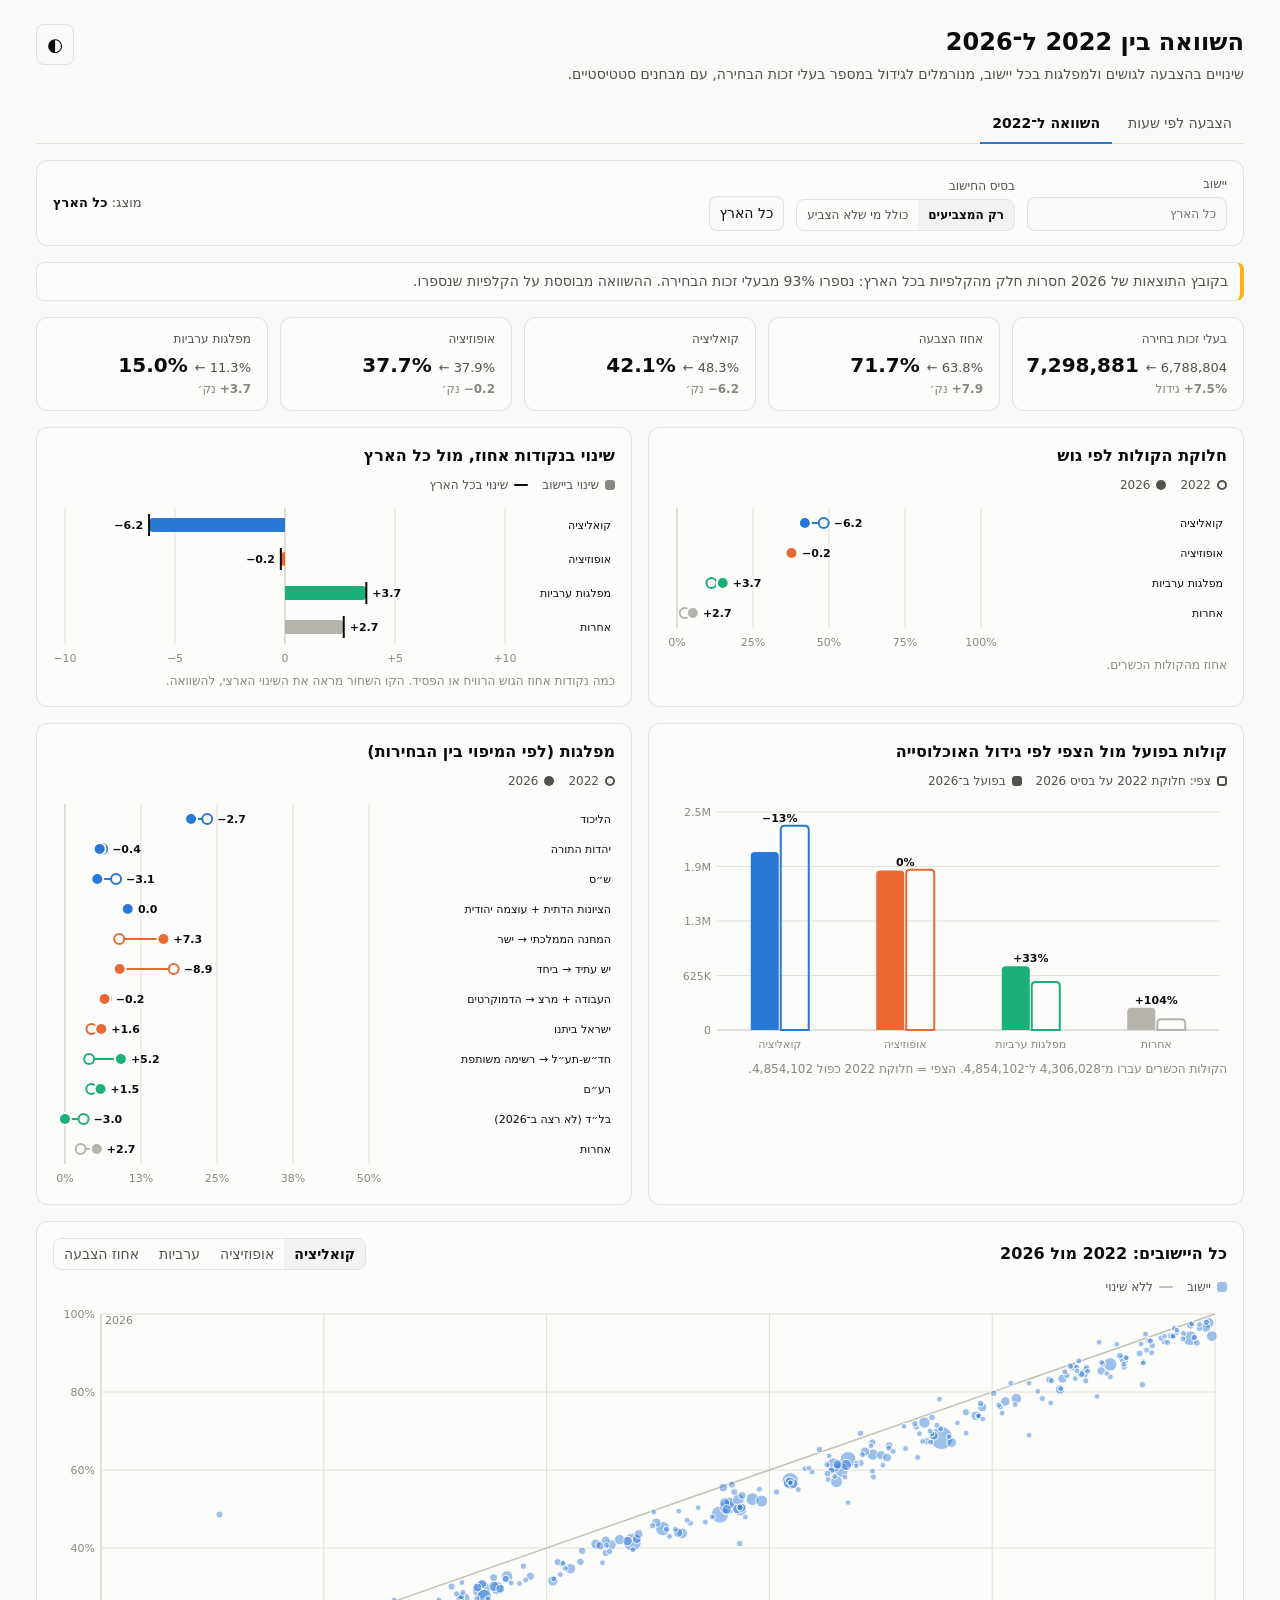
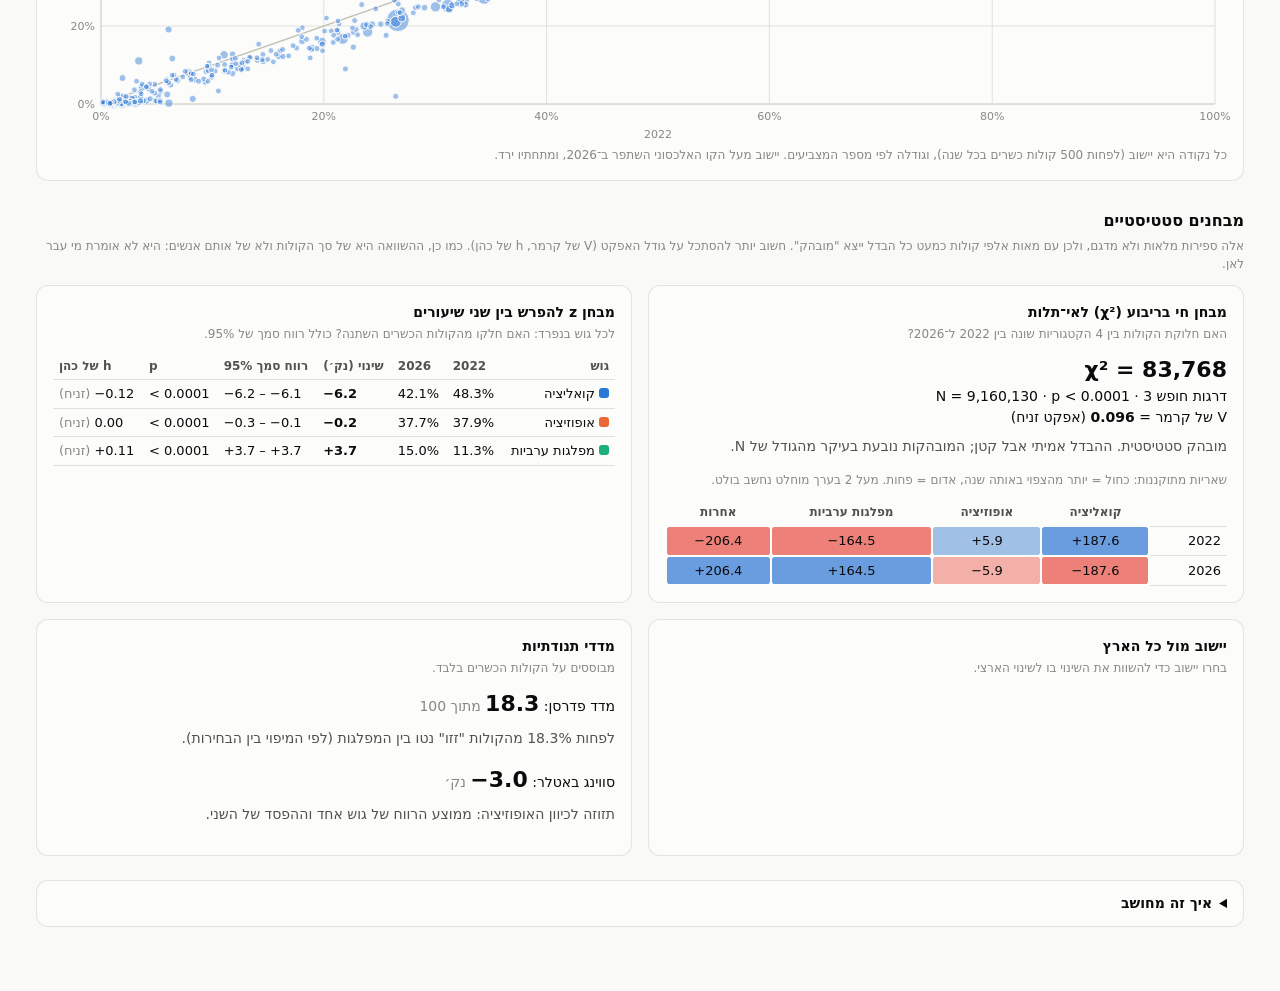
==== docs/compare.html @ 858488af "Add 2022 vs 2026 city comparison page with statistical tests Maps 2022 parties onto their 2026 succe" ====
<!doctype html>
<html lang="he" dir="rtl">
<head>
<meta charset="utf-8">
<meta name="viewport" content="width=device-width, initial-scale=1">
<title>השוואה 2022–2026</title>
<link rel="stylesheet" href="style.css">
<style>
:root { --nonvoters: #52514e; }
@media (prefers-color-scheme: dark) { :root:not([data-theme="light"]) { --nonvoters: #c3c2b7; } }
:root[data-theme="dark"] { --nonvoters: #c3c2b7; }
.kpi .v { font-size: 20px; }
.kpi .v small { font-size: 13px; color: var(--ink-2); font-weight: 500; }
.delta { font-weight: 600; }
.warn { background: var(--surface); border: 1px solid var(--border); border-inline-start: 4px solid #fab219;
        border-radius: 8px; padding: 8px 12px; margin-bottom: 16px; color: var(--ink-2); }
.stats { display: grid; grid-template-columns: repeat(auto-fit, minmax(min(100%, 460px), 1fr)); gap: 16px; }
.stat { min-width: 0; }
.stat .tablewrap { max-height: none; border: 0; }
.stat h3 { font-size: 14px; margin: 0 0 2px; }
.stat .what { color: var(--muted); font-size: 12px; margin: 0 0 10px; }
.stat .big { font-size: 22px; font-weight: 600; }
.stat .verdict { margin-top: 8px; color: var(--ink-2); }
.stat table td, .stat table th { padding: 4px 6px; }
.res td.c { text-align: center; font-variant-numeric: tabular-nums; border: 2px solid var(--surface); border-radius: 6px; }
.hollow { width: 10px; height: 10px; border-radius: 50%; border: 2px solid var(--ink-2); display: inline-block; }
.filled { width: 10px; height: 10px; border-radius: 50%; background: var(--ink-2); display: inline-block; }
.outline { width: 10px; height: 10px; border-radius: 3px; border: 2px solid var(--ink-2); display: inline-block; }
</style>
</head>
<body>
<main>
<header>
  <h1>השוואה בין 2022 ל־2026</h1>
  <p class="sub">שינויים בהצבעה לגושים ולמפלגות בכל יישוב, מנורמלים לגידול במספר בעלי זכות הבחירה, עם מבחנים סטטיסטיים.</p>
  <button class="theme" id="theme" title="החלפת ערכת צבעים">◐</button>
</header>
<nav class="tabs"><a href="index.html">הצבעה לפי שעות</a><a href="compare.html" class="on">השוואה ל־2022</a></nav>

<div class="filters">
  <label>יישוב
    <input type="search" id="city" list="cities" placeholder="כל הארץ">
    <datalist id="cities"></datalist>
  </label>
  <label>בסיס החישוב
    <div class="seg" id="mode"><button data-v="voters" class="on">רק המצביעים</button><button data-v="all">כולל מי שלא הצביע</button></div>
  </label>
  <button id="reset">כל הארץ</button>
  <div class="selection" id="selection"></div>
</div>

<div id="warn"></div>
<div class="kpis" id="kpis"></div>

<div class="grid">
  <section class="card">
    <div class="card-head"><h2>חלוקת הקולות לפי גוש</h2></div>
    <div class="legend"><span><i class="hollow"></i>2022</span><span><i class="filled"></i>2026</span></div>
    <div class="chart" id="blocDumbbell"></div>
    <p class="note" id="baseNote"></p>
  </section>

  <section class="card">
    <div class="card-head"><h2>שינוי בנקודות אחוז, מול כל הארץ</h2></div>
    <div class="legend"><span><i class="sw" style="background:var(--muted)"></i>שינוי ביישוב</span><span><i class="sw line" style="background:var(--ink)"></i>שינוי בכל הארץ</span></div>
    <div class="chart" id="deltaBars"></div>
    <p class="note">כמה נקודות אחוז הגוש הרוויח או הפסיד. הקו השחור מראה את השינוי הארצי, להשוואה.</p>
  </section>

  <section class="card">
    <div class="card-head"><h2>קולות בפועל מול הצפי לפי גידול האוכלוסייה</h2></div>
    <div class="legend"><span><i class="outline"></i>צפי: חלוקת 2022 על בסיס 2026</span><span><i class="sw" style="background:var(--ink-2)"></i>בפועל ב־2026</span></div>
    <div class="chart" id="expected"></div>
    <p class="note" id="expNote"></p>
  </section>

  <section class="card">
    <div class="card-head"><h2>מפלגות (לפי המיפוי בין הבחירות)</h2></div>
    <div class="legend"><span><i class="hollow"></i>2022</span><span><i class="filled"></i>2026</span></div>
    <div class="chart" id="partyDumbbell"></div>
  </section>

  <section class="card wide">
    <div class="card-head">
      <h2>כל היישובים: 2022 מול 2026</h2>
      <div class="seg" id="scBloc"><button data-v="coalition" class="on">קואליציה</button><button data-v="opposition">אופוזיציה</button><button data-v="arab">ערביות</button><button data-v="turnout">אחוז הצבעה</button></div>
    </div>
    <div class="legend" id="scLegend"></div>
    <div class="chart" id="scatter"></div>
    <p class="note">כל נקודה היא יישוב (לפחות 500 קולות כשרים בכל שנה), וגודלה לפי מספר המצביעים. יישוב מעל הקו האלכסוני השתפר ב־2026, ומתחתיו ירד.</p>
  </section>
</div>

<h2 style="margin:28px 0 4px">מבחנים סטטיסטיים</h2>
<p class="note" style="margin:0 0 12px">אלה ספירות מלאות ולא מדגם, ולכן עם מאות אלפי קולות כמעט כל הבדל ייצא "מובהק". חשוב יותר להסתכל על גודל האפקט (V של קרמר, h של כהן). כמו כן, ההשוואה היא של סך הקולות ולא של אותם אנשים: היא לא אומרת מי עבר לאן.</p>
<div class="stats" id="stats"></div>

<details>
  <summary>איך זה מחושב</summary>
  <ul>
    <li><b>מיפוי מפלגות:</b> הציונות הדתית (ט) של 2022 מושווית לסכום של הציונות הדתית (ט) ועוצמה יהודית (ב) ב־2026. המחנה הממלכתי (כן) מושווה לישר (דרך), יש עתיד (פה) לביחד (רק), העבודה (אמת) ומרצ (מרצ) לדמוקרטים (אמת), חד״ש-תע״ל (ום) לרשימה המשותפת (ודם). בל״ד (ד) נספרת בגוש הערבי ב־2022 ולא רצה ב־2026. כל שאר המפלגות נספרות כ"אחרות".</li>
    <li><b>נרמול לגידול האוכלוסייה:</b> ההשוואה היא באחוזים ולא במספרים מוחלטים: אחוז מהקולות הכשרים, או אחוז מבעלי זכות הבחירה כשבוחרים "כולל מי שלא הצביע". "הצפי" הוא החלוקה של 2022 על הבסיס של 2026, כלומר כמה קולות היו מקבלים אילו רק האוכלוסייה הייתה גדלה.</li>
    <li><b>כולל מי שלא הצביע:</b> הבסיס הוא כל בעלי זכות הבחירה. "לא הצביעו" הם בעלי זכות פחות מצביעים, והקולות הפסולים נספרים עם "אחרות".</li>
    <li><b>מעטפות חיצוניות:</b> ב־2022 כ־463 אלף קולות במעטפות חיצוניות (חיילים, בתי חולים ועוד) לא שויכו ליישוב. ב־2026 אין שורה כזו, ולכן היא הוצאה. בשתי השנים אחוז ההצבעה ביישוב לא כולל את מצביעי המעטפות.</li>
    <li><b>חוסרים ב־2026:</b> בקובץ התוצאות של 2026 חסרות 848 קלפיות. ביישוב שחלק מהקלפיות שלו חסרות מוצגת אזהרה, והחישוב מתבסס על הקלפיות שנספרו.</li>
    <li><b>מבחן חי בריבוע:</b> טבלה של שנה × קטגוריה (גושים, ואם נבחר גם "לא הצביעו"). השארית המתוקננת בכל משבצת מראה אילו קטגוריות "אחראיות" להבדל: מעל 2 בערך מוחלט נחשב בולט.</li>
    <li><b>מבחן z לשני שיעורים:</b> לכל גוש בנפרד, עם רווח סמך של 95% להפרש.</li>
    <li><b>יישוב מול הארץ:</b> הפרש ההפרשים (השינוי ביישוב פחות השינוי הארצי) עם מבחן z, ובנוסף כמה מהיישובים (עם 500 קולות לפחות) רשמו שינוי קטן יותר.</li>
    <li><b>מדד פדרסן:</b> כמה מהקולות "זזו" בין המפלגות נטו (חצי מסכום השינויים המוחלטים). <b>סווינג באטלר:</b> ממוצע הרווח של הקואליציה וההפסד של האופוזיציה.</li>
  </ul>
</details>
</main>
<div class="tip" id="tip"></div>

<script src="compare_data.js"></script>
<script>
"use strict";
const D = window.COMPARE_DATA;
const P = D.parties;
const BLOCS = ["coalition", "opposition", "arab"];
const NAME = { coalition: "קואליציה", opposition: "אופוזיציה", arab: "מפלגות ערביות", other: "אחרות", nonvoters: "לא הצביעו" };
const fmt = n => Math.round(n).toLocaleString("he-IL");
const pct = (x, d = 1) => (x == null || !isFinite(x)) ? "—" : (x * 100).toFixed(d) + "%";
// LRI…PDI keeps the sign on the left of the number inside Hebrew text
const ltr = s => `\u2066${s}\u2069`;
function signed(v, d) {
  const a = Math.abs(v).toFixed(d);
  return ltr(+a === 0 ? (0).toFixed(d) : (v > 0 ? "+" : "−") + a);
}
const pp = (x, d = 1) => (x == null || !isFinite(x)) ? "—" : signed(x * 100, d);
const css = v => getComputedStyle(document.documentElement).getPropertyValue(v).trim();

// ---------- data ----------
function yearRec(r) {
  if (!r) return null;
  const [bzb, voters, invalid, valid, parties] = r;
  const bl = { coalition: 0, opposition: 0, arab: 0 };
  parties.forEach((v, k) => bl[P[k].bloc] += v);
  return { bzb, voters, invalid, valid, parties, ...bl, other: valid - bl.coalition - bl.opposition - bl.arab };
}
const CITIES = D.cities.map(([code, name, a, b, full26]) => ({ code, name, y22: yearRec(a), y26: yearRec(b), full26 }));
function sumRecs(recs) {
  const s = { bzb: 0, voters: 0, invalid: 0, valid: 0, coalition: 0, opposition: 0, arab: 0, other: 0, parties: P.map(() => 0) };
  for (const r of recs) {
    for (const k of ["bzb", "voters", "invalid", "valid", "coalition", "opposition", "arab", "other"]) s[k] += r[k];
    r.parties.forEach((v, k) => s.parties[k] += v);
  }
  return s;
}
const NATIONAL = {
  name: "כל הארץ",
  y22: sumRecs(CITIES.filter(c => c.y22).map(c => c.y22)),
  y26: sumRecs(CITIES.filter(c => c.y26).map(c => c.y26)),
  full26: CITIES.reduce((s, c) => s + (c.y26 ? c.full26 : 0), 0),
};

const state = { city: null, mode: "voters", scBloc: "coalition" };

// categories and counts for the chosen base
function cats() { return state.mode === "all" ? ["coalition", "opposition", "arab", "other", "nonvoters"] : ["coalition", "opposition", "arab", "other"]; }
function counts(y) {
  if (state.mode === "all") return [y.coalition, y.opposition, y.arab, y.other + y.invalid, y.bzb - y.voters];
  return [y.coalition, y.opposition, y.arab, y.other];
}
const base = y => state.mode === "all" ? y.bzb : y.valid;
const shares = y => counts(y).map(v => v / base(y));

// ---------- statistics ----------
function logGamma(x) {
  const g = [76.18009172947146, -86.50532032941677, 24.01409824083091, -1.231739572450155, 0.1208650973866179e-2, -0.5395239384953e-5];
  let y = x, t = x + 5.5; t -= (x + 0.5) * Math.log(t);
  let s = 1.000000000190015; for (const c of g) s += c / ++y;
  return -t + Math.log(2.5066282746310005 * s / x);
}
// regularized upper incomplete gamma Q(a, x)
function gammaQ(a, x) {
  if (x <= 0) return 1;
  const gln = logGamma(a);
  if (x < a + 1) {
    let sum = 1 / a, del = sum, ap = a;
    for (let n = 0; n < 1000; n++) { ap++; del *= x / ap; sum += del; if (Math.abs(del) < Math.abs(sum) * 1e-15) break; }
    return 1 - sum * Math.exp(-x + a * Math.log(x) - gln);
  }
  let b = x + 1 - a, c = 1e300, d = 1 / b, h = d;
  for (let i = 1; i < 1000; i++) {
    const an = -i * (i - a); b += 2;
    d = an * d + b; if (Math.abs(d) < 1e-300) d = 1e-300;
    c = b + an / c; if (Math.abs(c) < 1e-300) c = 1e-300;
    d = 1 / d; const del = d * c; h *= del; if (Math.abs(del - 1) < 1e-15) break;
  }
  return Math.exp(-x + a * Math.log(x) - gln) * h;
}
const chiSqP = (x, df) => gammaQ(df / 2, x / 2);
function erfc(x) {
  const z = Math.abs(x), t = 1 / (1 + 0.5 * z);
  const r = t * Math.exp(-z * z - 1.26551223 + t * (1.00002368 + t * (0.37409196 + t * (0.09678418 + t * (-0.18628806 +
    t * (0.27886807 + t * (-1.13520398 + t * (1.48851587 + t * (-0.82215223 + t * 0.17087277)))))))));
  return x >= 0 ? r : 2 - r;
}
const twoSidedP = z => erfc(Math.abs(z) / Math.SQRT2);
function fmtP(p) {
  if (!isFinite(p)) return "—";
  if (p < 0.0001) return ltr("p < 0.0001");
  return ltr("p = " + (p < 0.01 ? p.toFixed(4) : p.toFixed(3)));
}
const sig = p => p < 0.05 ? "מובהק סטטיסטית" : "לא מובהק סטטיסטית";

function chiSquare(rows) {
  const k = rows[0].length, rowT = rows.map(r => r.reduce((a, b) => a + b, 0));
  const colT = [...Array(k)].map((_, j) => rows[0][j] + rows[1][j]), N = rowT[0] + rowT[1];
  let chi = 0; const resid = rows.map(() => new Array(k).fill(0));
  rows.forEach((r, i) => r.forEach((o, j) => {
    const e = rowT[i] * colT[j] / N;
    if (e > 0) {
      chi += (o - e) ** 2 / e;
      resid[i][j] = (o - e) / Math.sqrt(e * (1 - rowT[i] / N) * (1 - colT[j] / N));
    }
  }));
  const df = k - 1;
  return { chi, df, p: chiSqP(chi, df), V: Math.sqrt(chi / N), N, resid };
}
function propTest(x1, n1, x2, n2) {
  const p1 = x1 / n1, p2 = x2 / n2, pool = (x1 + x2) / (n1 + n2);
  const z = (p2 - p1) / Math.sqrt(pool * (1 - pool) * (1 / n1 + 1 / n2));
  const se = Math.sqrt(p1 * (1 - p1) / n1 + p2 * (1 - p2) / n2);
  const h = 2 * Math.asin(Math.sqrt(p2)) - 2 * Math.asin(Math.sqrt(p1));
  return { p1, p2, diff: p2 - p1, lo: p2 - p1 - 1.96 * se, hi: p2 - p1 + 1.96 * se, z, p: twoSidedP(z), h };
}
const effV = v => v < 0.1 ? "זניח" : v < 0.3 ? "קטן" : v < 0.5 ? "בינוני" : "גדול";
const effH = h => Math.abs(h) < 0.2 ? "זניח" : Math.abs(h) < 0.5 ? "קטן" : Math.abs(h) < 0.8 ? "בינוני" : "גדול";

// ---------- tooltip & svg helpers ----------
const tip = document.getElementById("tip");
function showTip(ev, title, rows) {
  tip.innerHTML = `<div class="t">${title}</div>` + rows.map(([l, v, c]) =>
    `<div class="r"><span>${c ? `<i class="sw" style="background:${c}"></i>` : ""}${l}</span><span>${v}</span></div>`).join("");
  tip.style.display = "block";
  const r = tip.getBoundingClientRect();
  let x = ev.clientX + 14, y = ev.clientY + 14;
  if (x + r.width > innerWidth - 8) x = ev.clientX - r.width - 14;
  if (y + r.height > innerHeight - 8) y = ev.clientY - r.height - 14;
  tip.style.left = Math.max(8, x) + "px"; tip.style.top = Math.max(8, y) + "px";
}
const hideTip = () => tip.style.display = "none";
const NS = "http://www.w3.org/2000/svg";
function el(tag, attrs = {}, parent) {
  const e = document.createElementNS(NS, tag);
  for (const k in attrs) e.setAttribute(k, attrs[k]);
  if (parent) parent.appendChild(e);
  return e;
}
function txt(parent, x, y, s, anchor = "start", strong = false) {
  const t = el("text", { x, y, "text-anchor": anchor }, parent); t.textContent = s;
  if (strong) { t.style.fill = css("--ink"); t.style.fontWeight = 600; }
  return t;
}
function niceMax(v) {
  if (v <= 0) return 1;
  const p = Math.pow(10, Math.floor(Math.log10(v))), f = v / p;
  return (f <= 1 ? 1 : f <= 2 ? 2 : f <= 2.5 ? 2.5 : f <= 5 ? 5 : 10) * p;
}
const catColor = k => css("--" + k);

// Horizontal dumbbell: rows of [label, a(2022), b(2026), color]. Labels on the right (RTL), scale left-to-right.
function dumbbell(hostId, rows, tipRows) {
  const host = document.getElementById(hostId); host.innerHTML = "";
  const W = host.clientWidth, rowH = 30, m = { l: 12, r: Math.min(190, W * 0.38), t: 8, b: 24 };
  const H = m.t + m.b + rows.length * rowH;
  const svg = el("svg", { viewBox: `0 0 ${W} ${H}`, height: H }, host);
  const xmax = niceMax(Math.max(...rows.flatMap(r => [r[1], r[2]])) * 1.08);
  const x = v => m.l + v / xmax * (W - m.l - m.r - 56);
  for (let t = 0; t <= 4; t++) {
    const v = xmax * t / 4;
    el("line", { x1: x(v), x2: x(v), y1: m.t, y2: H - m.b, stroke: t ? css("--grid") : css("--axis") }, svg);
    txt(svg, x(v), H - 6, Math.round(v * 100) + "%", "middle");
  }
  rows.forEach(([label, a, b, color], i) => {
    const cy = m.t + rowH * (i + 0.5);
    txt(svg, W - 4, cy + 4, label, "end").style.fill = css("--ink");
    el("line", { x1: x(a), x2: x(b), y1: cy, y2: cy, stroke: color, "stroke-width": 2 }, svg);
    el("circle", { cx: x(a), cy, r: 5, fill: css("--surface"), stroke: color, "stroke-width": 2 }, svg);
    el("circle", { cx: x(b), cy, r: 6, fill: color, stroke: css("--surface"), "stroke-width": 2 }, svg);
    txt(svg, Math.max(x(a), x(b)) + 10, cy + 4, `${pp(b - a)}`, "start", true);
    const hit = el("rect", { x: 0, y: cy - rowH / 2, width: W, height: rowH, fill: "transparent" }, svg);
    hit.addEventListener("mousemove", ev => showTip(ev, label, tipRows ? tipRows(i) : [["2022", pct(a)], ["2026", pct(b)], ["שינוי", pp(b - a) + " נק׳"]]));
    hit.addEventListener("mouseleave", hideTip);
  });
}

// ---------- charts ----------
function drawDelta(sel) {
  const host = document.getElementById("deltaBars"); host.innerHTML = "";
  const ks = cats(), a = shares(sel.y22), b = shares(sel.y26), na = shares(NATIONAL.y22), nb = shares(NATIONAL.y26);
  const d = ks.map((_, i) => b[i] - a[i]), nd = ks.map((_, i) => nb[i] - na[i]);
  const W = host.clientWidth, rowH = 34, m = { l: 12, r: 110, t: 8, b: 24 }, H = m.t + m.b + ks.length * rowH;
  const svg = el("svg", { viewBox: `0 0 ${W} ${H}`, height: H }, host);
  const lim = niceMax(Math.max(0.01, ...d.map(Math.abs), ...nd.map(Math.abs)) * 1.15);
  const x = v => m.l + (v + lim) / (2 * lim) * (W - m.l - m.r);
  [-lim, -lim / 2, 0, lim / 2, lim].forEach(v => {
    el("line", { x1: x(v), x2: x(v), y1: m.t, y2: H - m.b, stroke: v === 0 ? css("--axis") : css("--grid") }, svg);
    txt(svg, x(v), H - 6, pp(v, 0), "middle");
  });
  ks.forEach((k, i) => {
    const cy = m.t + rowH * (i + 0.5), x0 = x(0), x1 = x(d[i]), bh = 14;
    txt(svg, W - 4, cy + 4, NAME[k], "end").style.fill = css("--ink");
    const left = Math.min(x0, x1), w = Math.abs(x1 - x0);
    if (w > 0) {
      const r = Math.min(4, w);
      const path = d[i] >= 0
        ? `M${x0},${cy - bh / 2}H${x1 - r}q${r},0 ${r},${r}V${cy + bh / 2 - r}q0,${r} -${r},${r}H${x0}Z`
        : `M${x0},${cy - bh / 2}H${x1 + r}q-${r},0 -${r},${r}V${cy + bh / 2 - r}q0,${r} ${r},${r}H${x0}Z`;
      el("path", { d: path, fill: catColor(k) }, svg);
    }
    el("line", { x1: x(nd[i]), x2: x(nd[i]), y1: cy - 11, y2: cy + 11, stroke: css("--ink"), "stroke-width": 2 }, svg);
    txt(svg, d[i] >= 0 ? Math.max(x1, x(nd[i])) + 6 : Math.min(x1, x(nd[i])) - 6, cy + 4, pp(d[i]), d[i] >= 0 ? "start" : "end", true);
    const hit = el("rect", { x: 0, y: cy - rowH / 2, width: W, height: rowH, fill: "transparent" }, svg);
    hit.addEventListener("mousemove", ev => showTip(ev, NAME[k], [
      [sel.name, pp(d[i]) + " נק׳", catColor(k)], ["כל הארץ", pp(nd[i]) + " נק׳"], ["הפרש מהארץ", pp(d[i] - nd[i]) + " נק׳"]]));
    hit.addEventListener("mouseleave", hideTip);
  });
}

function drawExpected(sel) {
  const host = document.getElementById("expected"); host.innerHTML = "";
  const ks = cats(), a = shares(sel.y22), act = counts(sel.y26), B = base(sel.y26);
  const exp = a.map(s => s * B);
  document.getElementById("expNote").textContent = state.mode === "all"
    ? `בעלי זכות הבחירה (בקלפיות שנספרו) עברו מ־${fmt(sel.y22.bzb)} ל־${fmt(sel.y26.bzb)}. הצפי = חלוקת 2022 כפול ${fmt(B)}.`
    : `הקולות הכשרים עברו מ־${fmt(sel.y22.valid)} ל־${fmt(sel.y26.valid)}. הצפי = חלוקת 2022 כפול ${fmt(B)}.`;
  const W = host.clientWidth, H = 260, m = { l: 52, r: 8, t: 16, b: 26 };
  const svg = el("svg", { viewBox: `0 0 ${W} ${H}`, height: H }, host);
  const ymax = niceMax(Math.max(...exp, ...act) * 1.05), y = v => H - m.b - v / ymax * (H - m.t - m.b);
  for (let t = 0; t <= 4; t++) {
    const v = ymax * t / 4;
    el("line", { x1: m.l, x2: W - m.r, y1: y(v), y2: y(v), stroke: t ? css("--grid") : css("--axis") }, svg);
    txt(svg, m.l - 6, y(v) + 4, v >= 1e6 ? (v / 1e6).toFixed(1) + "M" : v >= 1000 ? fmt(v / 1000) + "K" : fmt(v), "end");
  }
  const band = (W - m.l - m.r) / ks.length, bw = Math.min(28, band * 0.32);
  ks.forEach((k, i) => {
    const cx = m.l + band * (i + 0.5), c = catColor(k);
    // order matches RTL reading: expected on the right, actual on the left
    const bar = (x0, v, filled) => {
      const top = y(v), h = y(0) - top, r = Math.min(4, h);
      el("path", { d: `M${x0},${y(0)}V${top + r}q0,-${r} ${r},-${r}H${x0 + bw - r}q${r},0 ${r},${r}V${y(0)}Z`,
        fill: filled ? c : "none", stroke: filled ? "none" : c, "stroke-width": 2 }, svg);
    };
    bar(cx + 1, exp[i], false); bar(cx - bw - 1, act[i], true);
    txt(svg, cx, H - 8, NAME[k], "middle");
    const diff = act[i] / exp[i] - 1;
    if (isFinite(diff)) txt(svg, cx, Math.min(y(exp[i]), y(act[i])) - 4, signed(diff * 100, 0) + "%", "middle", true);
    const hit = el("rect", { x: cx - band / 2, y: m.t, width: band, height: H - m.t - m.b, fill: "transparent" }, svg);
    hit.addEventListener("mousemove", ev => showTip(ev, NAME[k], [["צפי", fmt(exp[i])], ["בפועל", fmt(act[i]), c], ["הפרש", fmt(act[i] - exp[i])]]));
    hit.addEventListener("mouseleave", hideTip);
  });
}

function drawScatter(sel) {
  const host = document.getElementById("scatter"); host.innerHTML = "";
  const k = state.scBloc;
  const val = y => k === "turnout" ? y.voters / y.bzb : y[k] / y.valid;
  const pts = CITIES.filter(c => c.y22 && c.y26 && c.y22.valid >= 500 && c.y26.valid >= 500 && c.y22.bzb > 0 && c.y26.bzb > 0)
    .map(c => ({ c, x: val(c.y22), y: val(c.y26) }));
  const color = k === "turnout" ? css("--accent") : catColor(k);
  document.getElementById("scLegend").innerHTML =
    `<span><i class="sw" style="background:${color};opacity:.45"></i>יישוב</span>` +
    (state.city != null ? `<span><i class="sw" style="background:${css("--ink")}"></i>${sel.name}</span>` : "") +
    `<span><i class="sw line" style="background:var(--axis)"></i>ללא שינוי</span>`;
  const W = host.clientWidth, H = Math.min(440, Math.max(300, W * 0.45)), m = { l: 48, r: 12, t: 12, b: 38 };
  const lo = k === "turnout" ? 0.2 : 0, hi = 1;
  const sx = v => m.l + (v - lo) / (hi - lo) * (W - m.l - m.r), sy = v => H - m.b - (v - lo) / (hi - lo) * (H - m.t - m.b);
  const svg = el("svg", { viewBox: `0 0 ${W} ${H}`, height: H }, host);
  for (let t = 0; t <= 5; t++) {
    const v = lo + (hi - lo) * t / 5;
    el("line", { x1: m.l, x2: W - m.r, y1: sy(v), y2: sy(v), stroke: t ? css("--grid") : css("--axis") }, svg);
    el("line", { x1: sx(v), x2: sx(v), y1: m.t, y2: H - m.b, stroke: t ? css("--grid") : css("--axis") }, svg);
    txt(svg, m.l - 6, sy(v) + 4, Math.round(v * 100) + "%", "end");
    txt(svg, sx(v), H - m.b + 16, Math.round(v * 100) + "%", "middle");
  }
  txt(svg, (m.l + W - m.r) / 2, H - 4, "2022", "middle");
  txt(svg, m.l + 4, m.t + 10, "2026", "start");
  el("line", { x1: sx(lo), y1: sy(lo), x2: sx(hi), y2: sy(hi), stroke: css("--axis"), "stroke-width": 1.5 }, svg);
  const maxV = Math.max(...pts.map(p => p.c.y26.voters));
  const rad = p => 2.5 + 9 * Math.sqrt(p.c.y26.voters / maxV);
  const g = el("g", {}, svg);
  pts.sort((a, b) => b.c.y26.voters - a.c.y26.voters).forEach(p => {
    const isSel = state.city != null && CITIES[state.city] === p.c;
    if (isSel) return;
    el("circle", { cx: sx(p.x), cy: sy(p.y), r: rad(p), fill: color, "fill-opacity": 0.45, stroke: css("--surface"), "stroke-width": 1 }, g);
  });
  const selP = state.city != null && pts.find(p => p.c === CITIES[state.city]);
  if (selP) {
    el("circle", { cx: sx(selP.x), cy: sy(selP.y), r: Math.max(7, rad(selP)), fill: css("--ink"), stroke: css("--surface"), "stroke-width": 2 }, svg);
    txt(svg, sx(selP.x) + Math.max(7, rad(selP)) + 6, sy(selP.y) + 4, selP.c.name, "start", true);
  }
  // hover: nearest city
  const hit = el("rect", { x: m.l, y: m.t, width: W - m.l - m.r, height: H - m.t - m.b, fill: "transparent" }, svg);
  const label = k === "turnout" ? "אחוז הצבעה" : NAME[k];
  hit.addEventListener("mousemove", ev => {
    const r = svg.getBoundingClientRect(), mx = (ev.clientX - r.left) * W / r.width, my = (ev.clientY - r.top) * H / r.height;
    let best = null, bd = 400;
    for (const p of pts) { const d = (sx(p.x) - mx) ** 2 + (sy(p.y) - my) ** 2; if (d < bd) { bd = d; best = p; } }
    if (!best) return hideTip();
    showTip(ev, best.c.name, [[`${label} 2022`, pct(best.x)], [`${label} 2026`, pct(best.y)], ["שינוי", pp(best.y - best.x) + " נק׳"],
      ["מצביעים 2026", fmt(best.c.y26.voters)]]);
  });
  hit.addEventListener("mouseleave", hideTip);
  hit.addEventListener("click", ev => {
    const r = svg.getBoundingClientRect(), mx = (ev.clientX - r.left) * W / r.width, my = (ev.clientY - r.top) * H / r.height;
    let best = null, bd = 400;
    for (const p of pts) { const d = (sx(p.x) - mx) ** 2 + (sy(p.y) - my) ** 2; if (d < bd) { bd = d; best = p; } }
    if (best) setCity(CITIES.indexOf(best.c));
  });
}

// ---------- statistics panel ----------
function resColor(r) {
  const t = Math.max(-1, Math.min(1, r / 10));
  return `color-mix(in oklab, var(${t >= 0 ? "--pos" : "--neg"}) ${Math.round(Math.abs(t) * 70)}%, var(--mid))`;
}
function drawStats(sel) {
  const ks = cats(), c22 = counts(sel.y22), c26 = counts(sel.y26);
  const chi = chiSquare([c22, c26]);
  const n1 = base(sel.y22), n2 = base(sel.y26);
  const tests = BLOCS.map((k, i) => ({ k, ...propTest(c22[i], n1, c26[i], n2) }));

  // city vs national: difference in differences, and percentile among cities
  let didHtml = `<p class="what">בחרו יישוב כדי להשוות את השינוי בו לשינוי הארצי.</p>`;
  if (state.city != null) {
    const nat = BLOCS.map((k, i) => { const a = shares(NATIONAL.y22)[i], b = shares(NATIONAL.y26)[i]; return b - a; });
    const pool = CITIES.filter(c => c.y22 && c.y26 && base(c.y22) >= 500 && base(c.y26) >= 500);
    const rows = BLOCS.map((k, i) => {
      const t = tests[i], did = t.diff - nat[i];
      const se = Math.sqrt(t.p1 * (1 - t.p1) / n1 + t.p2 * (1 - t.p2) / n2);
      const z = did / se;
      const changes = pool.map(c => shares(c.y26)[i] - shares(c.y22)[i]);
      const rank = changes.filter(v => v < t.diff).length / changes.length;
      return `<tr><td><i class="sw" style="background:${catColor(k)}"></i> ${NAME[k]}</td><td class="n">${pp(t.diff)}</td><td class="n">${pp(nat[i])}</td>
        <td class="n">${pp(did)}</td><td class="n">${fmtP(twoSidedP(z)).replace("p ", "")}</td><td class="n">${Math.round(rank * 100)}%</td></tr>`;
    }).join("");
    didHtml = `<p class="what">האם השינוי ביישוב שונה מהשינוי הארצי? "אחוזון" = כמה מהיישובים (${fmt(pool.length)} עם 500 קולות לפחות) רשמו שינוי קטן יותר.</p>
      <div class="tablewrap"><table><thead><tr><th>גוש</th><th class="n">ביישוב</th><th class="n">בארץ</th><th class="n">הפרש</th><th class="n">p</th><th class="n">אחוזון</th></tr></thead><tbody>${rows}</tbody></table></div>`;
  }

  // Pedersen volatility over mapped parties + other, and Butler swing
  const ps22 = [...sel.y22.parties, sel.y22.other].map(v => v / sel.y22.valid);
  const ps26 = [...sel.y26.parties, sel.y26.other].map(v => v / sel.y26.valid);
  const pedersen = ps22.reduce((s, v, i) => s + Math.abs(ps26[i] - v), 0) / 2;
  const s22 = BLOCS.map(k => sel.y22[k] / sel.y22.valid), s26 = BLOCS.map(k => sel.y26[k] / sel.y26.valid);
  const swing = ((s26[0] - s22[0]) - (s26[1] - s22[1])) / 2;

  const resTable = `<table class="res"><thead><tr><th></th>${ks.map(k => `<th class="n" style="text-align:center">${NAME[k]}</th>`).join("")}</tr></thead><tbody>
    ${["2022", "2026"].map((yr, i) => `<tr><td>${yr}</td>${chi.resid[i].map(r => `<td class="c" style="background:${resColor(r)}">${signed(r, 1)}</td>`).join("")}</tr>`).join("")}
    </tbody></table>`;

  document.getElementById("stats").innerHTML = `
    <section class="card stat">
      <h3>מבחן חי בריבוע (χ²) לאי־תלות</h3>
      <p class="what">האם חלוקת ה${state.mode === "all" ? "בעלי זכות" : "קולות"} בין ${ks.length} הקטגוריות שונה בין 2022 ל־2026?</p>
      <div class="big">χ² = ${fmt(chi.chi)}</div>
      <div>דרגות חופש ${chi.df} · ${fmtP(chi.p)} · ${ltr("N = " + fmt(chi.N))}</div>
      <div>V של קרמר = <b>${chi.V.toFixed(3)}</b> (אפקט ${effV(chi.V)})</div>
      <p class="verdict">${sig(chi.p)}. ${chi.p < 0.05 && chi.V < 0.1 ? "ההבדל אמיתי אבל קטן; המובהקות נובעת בעיקר מהגודל של N." : chi.p < 0.05 ? "החלוקה השתנתה באופן ממשי." : "אין ראיה לשינוי בחלוקה."}</p>
      <p class="what" style="margin-top:10px">שאריות מתוקננות: כחול = יותר מהצפוי באותה שנה, אדום = פחות. מעל 2 בערך מוחלט נחשב בולט.</p>
      <div class="tablewrap" style="max-height:none;border:0">${resTable}</div>
    </section>
    <section class="card stat">
      <h3>מבחן z להפרש בין שני שיעורים</h3>
      <p class="what">לכל גוש בנפרד: האם חלקו ${state.mode === "all" ? "מבעלי זכות הבחירה" : "מהקולות הכשרים"} השתנה? כולל רווח סמך של 95%.</p>
      <div class="tablewrap"><table><thead><tr><th>גוש</th><th class="n">2022</th><th class="n">2026</th><th class="n">שינוי (נק׳)</th><th class="n">רווח סמך 95%</th><th class="n">p</th><th class="n">h של כהן</th></tr></thead><tbody>
      ${tests.map(t => `<tr><td><i class="sw" style="background:${catColor(t.k)}"></i> ${NAME[t.k]}</td><td class="n">${pct(t.p1)}</td><td class="n">${pct(t.p2)}</td>
        <td class="n"><b>${pp(t.diff)}</b></td><td class="n">${ltr(pp(t.lo) + " – " + pp(t.hi))}</td><td class="n">${fmtP(t.p).replace("p ", "")}</td>
        <td class="n">${signed(t.h, 2)} <span class="imp">(${effH(t.h)})</span></td></tr>`).join("")}
      </tbody></table></div>
    </section>
    <section class="card stat">
      <h3>${state.city != null ? sel.name : "יישוב"} מול כל הארץ</h3>
      ${didHtml}
    </section>
    <section class="card stat">
      <h3>מדדי תנודתיות</h3>
      <p class="what">מבוססים על הקולות הכשרים בלבד.</p>
      <div>מדד פדרסן: <span class="big">${(pedersen * 100).toFixed(1)}</span> <span class="imp">מתוך 100</span></div>
      <p class="verdict">לפחות ${pct(pedersen)} מהקולות "זזו" נטו בין המפלגות (לפי המיפוי בין הבחירות).</p>
      <div style="margin-top:10px">סווינג באטלר: <span class="big">${pp(swing)}</span> <span class="imp">נק׳</span></div>
      <p class="verdict">${swing >= 0 ? "תזוזה לכיוון הקואליציה" : "תזוזה לכיוון האופוזיציה"}: ממוצע הרווח של גוש אחד וההפסד של השני.</p>
    </section>`;
}

// ---------- KPIs ----------
function drawKpis(sel) {
  const a = sel.y22, b = sel.y26;
  const growth = sel.full26 / a.bzb - 1;
  const t22 = a.voters / a.bzb, t26 = b.voters / b.bzb;
  const s = (y, k) => y[k] / base(y);
  const item = (k, v22, v26, d, dl) => `<div class="kpi"><div class="k">${k}</div>
    <div class="v"><small>${v22} ←</small> ${v26}</div><div class="d"><span class="delta">${d}</span> ${dl}</div></div>`;
  document.getElementById("kpis").innerHTML = [
    item("בעלי זכות בחירה", fmt(a.bzb), fmt(sel.full26), ltr(signed(growth * 100, 1) + "%"), "גידול"),
    item("אחוז הצבעה", pct(t22), pct(t26), pp(t26 - t22), "נק׳"),
    ...BLOCS.map(k => item(NAME[k], pct(s(a, k)), pct(s(b, k)), pp(s(b, k) - s(a, k)), "נק׳")),
  ].join("");
}

// ---------- render ----------
function current() { return state.city == null ? NATIONAL : CITIES[state.city]; }
function render() {
  const sel = current();
  document.getElementById("selection").innerHTML = `מוצג: <b>${sel.name}</b>`;
  const warn = document.getElementById("warn");
  if (!sel.y22 || !sel.y26) {
    warn.innerHTML = `<div class="warn">ל${sel.name} אין תוצאות ב${!sel.y22 ? "־2022" : "־2026"}, ולכן אי אפשר להשוות.</div>`;
    for (const id of ["kpis", "blocDumbbell", "deltaBars", "expected", "partyDumbbell", "stats"]) document.getElementById(id).innerHTML = "";
    drawScatter(sel); return;
  }
  const cover = sel.y26.bzb / sel.full26;
  warn.innerHTML = cover < 0.98
    ? `<div class="warn">בקובץ התוצאות של 2026 חסרות חלק מהקלפיות ב${sel.name}: נספרו ${pct(cover, 0)} מבעלי זכות הבחירה. ההשוואה מבוססת על הקלפיות שנספרו.</div>` : "";
  drawKpis(sel);
  const ks = cats(), a = shares(sel.y22), b = shares(sel.y26);
  dumbbell("blocDumbbell", ks.map((k, i) => [NAME[k], a[i], b[i], catColor(k)]), i => [
    ["2022", `${pct(a[i])} · ${fmt(counts(sel.y22)[i])}`], ["2026", `${pct(b[i])} · ${fmt(counts(sel.y26)[i])}`], ["שינוי", pp(b[i] - a[i]) + " נק׳"]]);
  document.getElementById("baseNote").textContent = state.mode === "all"
    ? "אחוז מכלל בעלי זכות הבחירה. הקולות הפסולים נכללים ב\"אחרות\"." : "אחוז מהקולות הכשרים.";
  const pr = P.map((p, k) => [p.name, sel.y22.parties[k] / sel.y22.valid, sel.y26.parties[k] / sel.y26.valid, catColor(p.bloc)]);
  pr.push(["אחרות", sel.y22.other / sel.y22.valid, sel.y26.other / sel.y26.valid, catColor("other")]);
  dumbbell("partyDumbbell", pr);
  drawDelta(sel); drawExpected(sel); drawScatter(sel); drawStats(sel);
}

// ---------- controls ----------
const cityInput = document.getElementById("city");
document.getElementById("cities").innerHTML = CITIES.map(c => `<option value="${c.name}">`).join("");
function setCity(ci) { state.city = ci; cityInput.value = ci == null ? "" : CITIES[ci].name; render(); }
cityInput.addEventListener("change", () => {
  const v = cityInput.value.trim(), ci = CITIES.findIndex(c => c.name === v);
  if (!v) setCity(null); else if (ci >= 0) setCity(ci);
});
cityInput.addEventListener("input", () => { if (!cityInput.value) setCity(null); });
document.getElementById("reset").addEventListener("click", () => setCity(null));
function seg(id, key) {
  const g = document.getElementById(id);
  g.addEventListener("click", e => {
    const b = e.target.closest("button"); if (!b) return;
    g.querySelectorAll("button").forEach(x => x.classList.toggle("on", x === b));
    state[key] = b.dataset.v; render();
  });
}
seg("mode", "mode"); seg("scBloc", "scBloc");
document.getElementById("theme").addEventListener("click", () => {
  const root = document.documentElement;
  const dark = root.dataset.theme ? root.dataset.theme === "dark" : matchMedia("(prefers-color-scheme: dark)").matches;
  root.dataset.theme = dark ? "light" : "dark";
  try { localStorage.setItem("theme", root.dataset.theme); } catch (e) {}
  render();
});
try { const t = localStorage.getItem("theme"); if (t) document.documentElement.dataset.theme = t; } catch (e) {}
let rt; addEventListener("resize", () => { clearTimeout(rt); rt = setTimeout(render, 150); });
render();
</script>
</body>
</html>
---- docs/style.css ----
:root {
  color-scheme: light;
  --page: #f9f9f7;
  --surface: #fcfcfb;
  --ink: #0b0b0b;
  --ink-2: #52514e;
  --muted: #898781;
  --grid: #e1e0d9;
  --axis: #c3c2b7;
  --border: rgba(11,11,11,0.10);
  --wash: rgba(11,11,11,0.04);
  --coalition: #2a78d6;
  --opposition: #eb6834;
  --arab: #1baf7a;
  --other: #b5b3ab;
  --national: #898781;
  --pos: #2a78d6;
  --neg: #e34948;
  --mid: #f0efec;
  --accent: #2a78d6;
}
@media (prefers-color-scheme: dark) {
  :root:not([data-theme="light"]) {
    color-scheme: dark;
    --page: #0d0d0d;
    --surface: #1a1a19;
    --ink: #f0efec;
    --ink-2: #c3c2b7;
    --muted: #898781;
    --grid: #2c2c2a;
    --axis: #383835;
    --border: rgba(255,255,255,0.10);
    --wash: rgba(255,255,255,0.05);
    --coalition: #3987e5;
    --opposition: #d95926;
    --arab: #199e70;
    --other: #5f5e5a;
    --pos: #3987e5;
    --neg: #e66767;
    --mid: #383835;
    --accent: #3987e5;
  }
}
:root[data-theme="dark"] {
  color-scheme: dark;
  --page: #0d0d0d;
  --surface: #1a1a19;
  --ink: #f0efec;
  --ink-2: #c3c2b7;
  --muted: #898781;
  --grid: #2c2c2a;
  --axis: #383835;
  --border: rgba(255,255,255,0.10);
  --wash: rgba(255,255,255,0.05);
  --coalition: #3987e5;
  --opposition: #d95926;
  --arab: #199e70;
  --other: #5f5e5a;
  --pos: #3987e5;
  --neg: #e66767;
  --mid: #383835;
  --accent: #3987e5;
}
* { box-sizing: border-box; }
body {
  margin: 0; background: var(--page); color: var(--ink);
  font: 14px/1.5 system-ui, -apple-system, "Segoe UI", Arial, sans-serif;
}
main { max-width: 1240px; margin: 0 auto; padding: 24px 16px 64px; }
h1 { font-size: 24px; margin: 0 0 4px; font-weight: 650; }
h2 { font-size: 16px; margin: 0; font-weight: 600; }
.sub { color: var(--ink-2); margin: 0 0 20px; }
.note { color: var(--muted); font-size: 12px; margin: 4px 0 0; }
.filters {
  display: flex; flex-wrap: wrap; gap: 12px; align-items: end;
  background: var(--surface); border: 1px solid var(--border); border-radius: 12px;
  padding: 14px 16px; margin-bottom: 16px; position: sticky; top: 0; z-index: 5;
}
.filters label { display: flex; flex-direction: column; gap: 4px; font-size: 12px; color: var(--ink-2); }
input, select, button {
  font: inherit; color: var(--ink); background: var(--page);
  border: 1px solid var(--border); border-radius: 8px; padding: 6px 10px; min-height: 34px;
}
input[type=search] { width: 200px; }
button { cursor: pointer; }
button:hover, select:hover { background: var(--wash); }
.seg { display: inline-flex; border: 1px solid var(--border); border-radius: 8px; overflow: hidden; }
.seg button { border: 0; border-radius: 0; min-height: 30px; padding: 4px 10px; background: transparent; color: var(--ink-2); }
.seg button.on { background: var(--wash); color: var(--ink); font-weight: 600; }
.selection { font-size: 13px; color: var(--ink-2); margin-inline-start: auto; align-self: center; }
.selection b { color: var(--ink); }
.kpis { display: grid; grid-template-columns: repeat(auto-fit, minmax(170px, 1fr)); gap: 12px; margin-bottom: 16px; }
.kpi { background: var(--surface); border: 1px solid var(--border); border-radius: 12px; padding: 12px 16px; }
.kpi .k { font-size: 12px; color: var(--ink-2); }
.kpi .v { font-size: 26px; font-weight: 600; margin-top: 2px; white-space: nowrap; }
.kpi .d { font-size: 12px; color: var(--muted); }
.grid { display: grid; grid-template-columns: 1fr 1fr; gap: 16px; }
@media (max-width: 900px) { .grid { grid-template-columns: 1fr; } }
.card {
  background: var(--surface); border: 1px solid var(--border); border-radius: 12px;
  padding: 16px; min-width: 0;
}
.card.wide { grid-column: 1 / -1; }
@media (max-width: 700px) { .filters { position: static; } input[type=search] { width: 100%; } .filters label { flex: 1 1 140px; } }
.card-head { display: flex; flex-wrap: wrap; gap: 8px 12px; align-items: center; justify-content: space-between; margin-bottom: 8px; }
.legend { display: flex; flex-wrap: wrap; gap: 4px 14px; font-size: 12px; color: var(--ink-2); margin: 4px 0 6px; }
.legend span { display: inline-flex; align-items: center; gap: 6px; }
.sw { width: 10px; height: 10px; border-radius: 3px; display: inline-block; }
.sw.line { height: 2px; width: 14px; border-radius: 1px; }
svg { display: block; width: 100%; overflow: visible; direction: ltr; }
svg text { fill: var(--muted); font-size: 11px; font-family: inherit; }
.chart { position: relative; }
canvas { display: block; width: 100%; }
.tip {
  position: fixed; pointer-events: none; z-index: 20; display: none;
  background: var(--surface); color: var(--ink); border: 1px solid var(--border);
  border-radius: 8px; padding: 8px 10px; font-size: 12px; box-shadow: 0 4px 16px rgba(0,0,0,.12);
  min-width: 140px; max-width: 260px;
}
.tip .t { font-weight: 600; margin-bottom: 4px; }
.tip .r { display: flex; justify-content: space-between; gap: 12px; }
.tip .r span:first-child { display: inline-flex; align-items: center; gap: 6px; color: var(--ink-2); }
.tablewrap { overflow: auto; max-height: 520px; border-top: 1px solid var(--grid); }
table { border-collapse: collapse; width: 100%; font-size: 13px; }
th, td { padding: 6px 8px; text-align: start; white-space: nowrap; border-bottom: 1px solid var(--grid); }
td.n, th.n { text-align: end; font-variant-numeric: tabular-nums; }
thead th { position: sticky; top: 0; background: var(--surface); color: var(--ink-2); font-weight: 600; font-size: 12px; z-index: 1; }
th.sortable { cursor: pointer; user-select: none; }
th.sortable:hover { color: var(--ink); }
tbody tr.click { cursor: pointer; }
tbody tr.click:hover td { background: var(--wash); }
tr.group td { font-weight: 600; }
tr.sep td { border-top: 2px solid var(--grid); }
.heat td.c { text-align: center; font-variant-numeric: tabular-nums; border: 2px solid var(--surface); border-radius: 6px; }
.scale { display: flex; align-items: center; gap: 6px; font-size: 12px; color: var(--ink-2); flex-wrap: wrap; }
.scale .bar { width: 160px; height: 10px; border-radius: 3px;
  background: linear-gradient(to left, var(--neg), var(--mid), var(--pos)); }
.imp { color: var(--muted); }
.empty { color: var(--muted); padding: 24px 0; text-align: center; }
details { margin-top: 24px; background: var(--surface); border: 1px solid var(--border); border-radius: 12px; padding: 12px 16px; }
details summary { cursor: pointer; font-weight: 600; }
details p, details li { color: var(--ink-2); }
.theme { position: absolute; inset-inline-end: 0; top: 0; font-size: 18px; width: 38px; }
header { position: relative; }
nav.tabs { display: flex; gap: 4px; margin: 0 0 16px; border-bottom: 1px solid var(--grid); }
nav.tabs a { padding: 8px 12px; color: var(--ink-2); text-decoration: none; border-bottom: 2px solid transparent; margin-bottom: -1px; }
nav.tabs a:hover { color: var(--ink); }
nav.tabs a.on { color: var(--ink); font-weight: 600; border-bottom-color: var(--accent); }
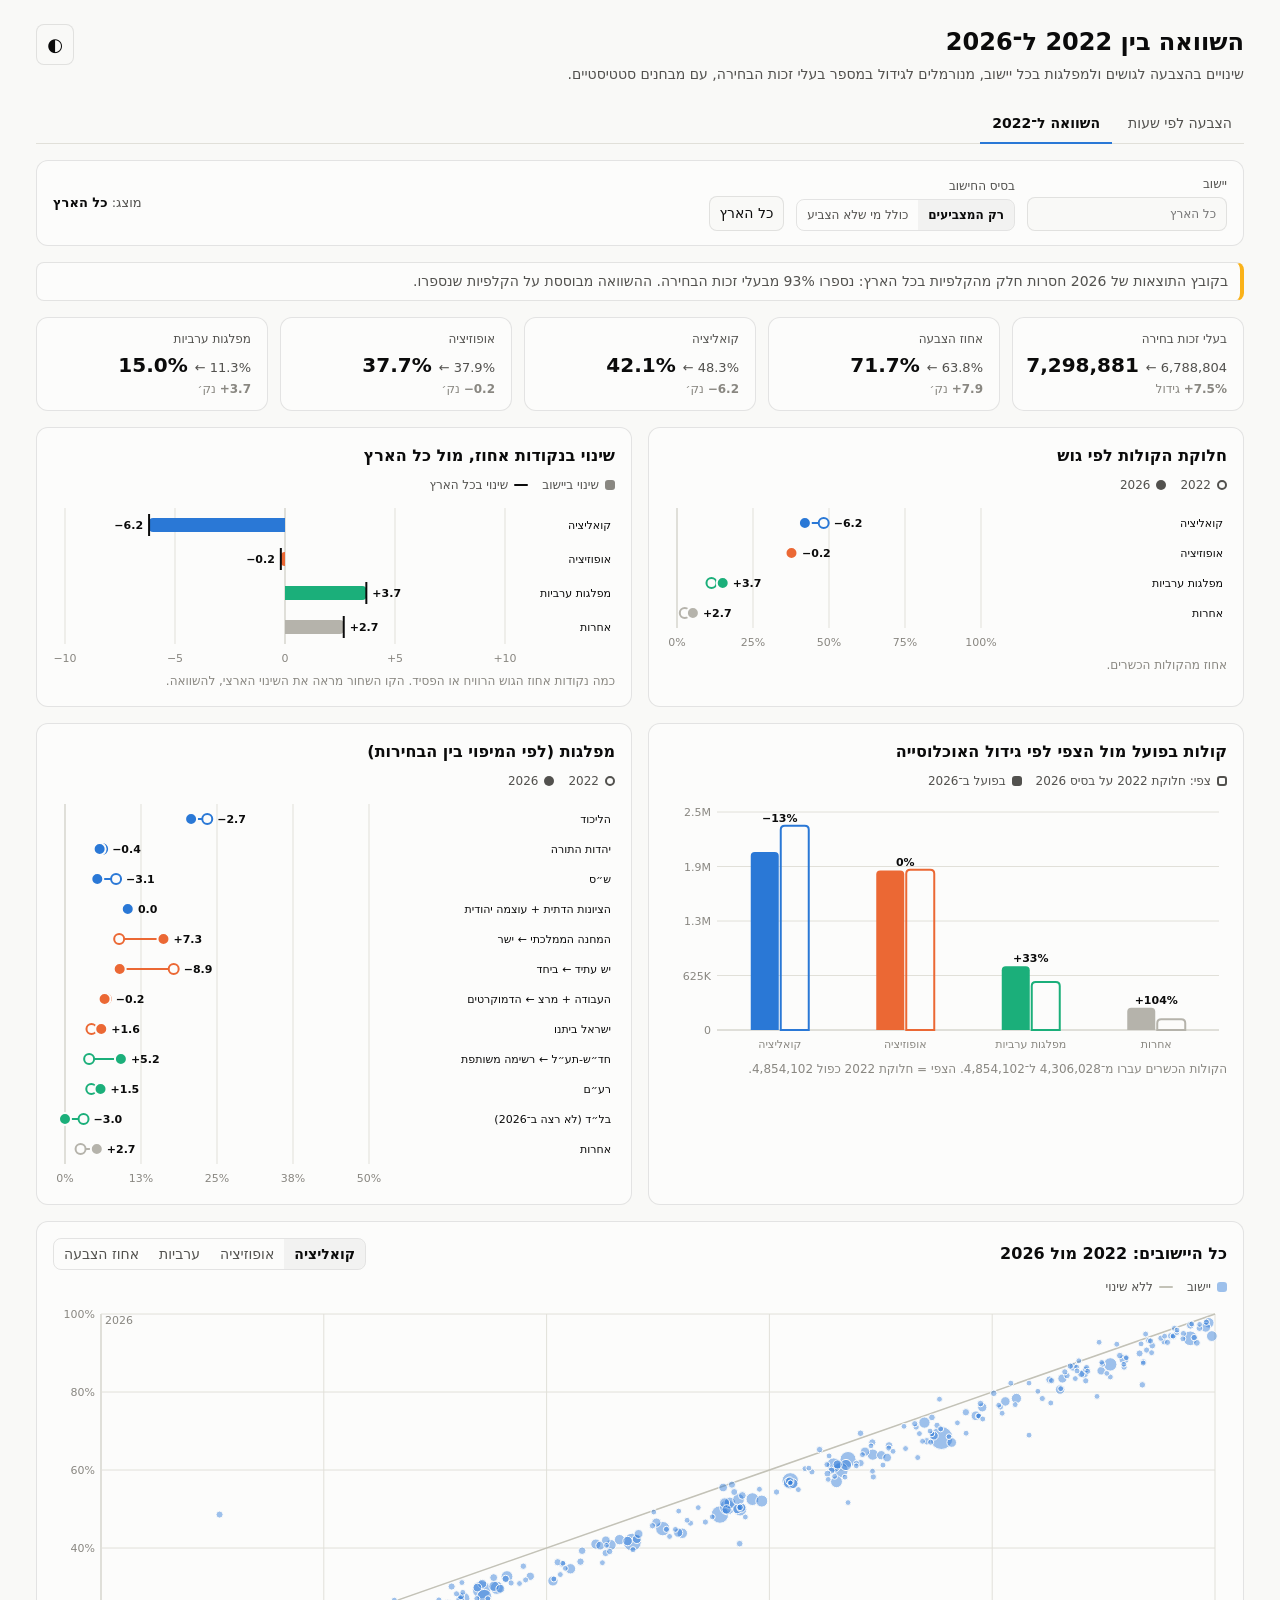
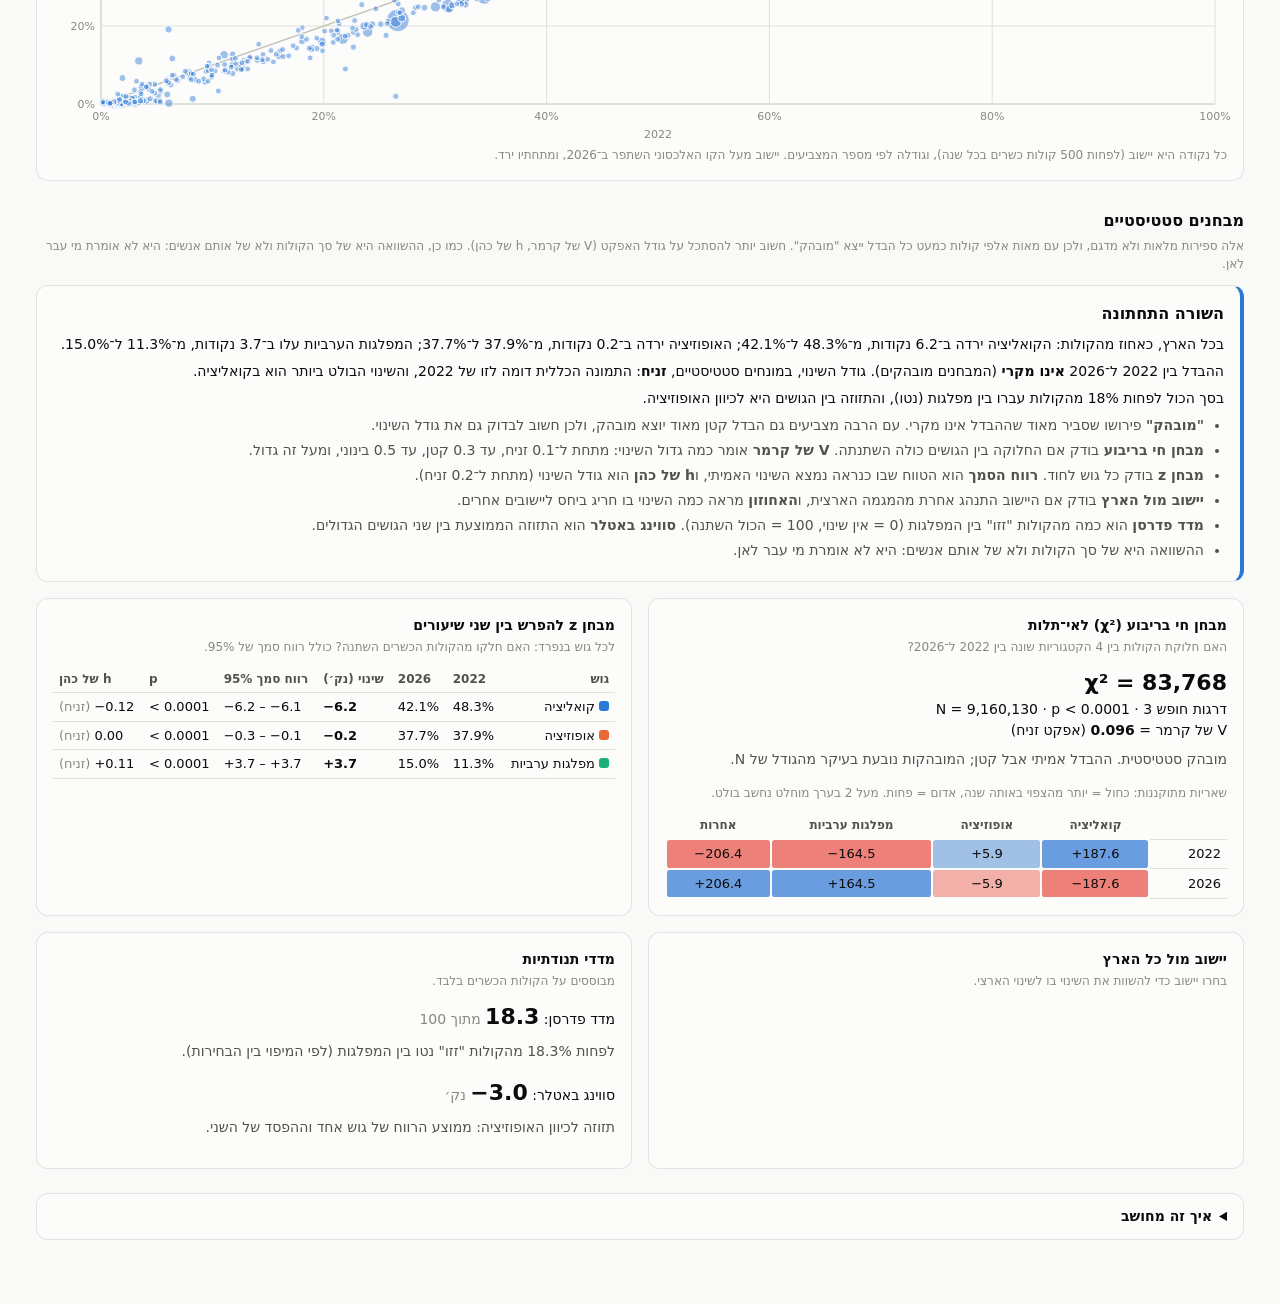
==== commit 89a9eabf: "Fix RTL party-mapping arrows and add plain-language stats summary Party labels in the comparison cha" ====
--- a/docs/compare.html
+++ b/docs/compare.html
@@ -23,6 +23,11 @@
 .stat .verdict { margin-top: 8px; color: var(--ink-2); }
 .stat table td, .stat table th { padding: 4px 6px; }
 .res td.c { text-align: center; font-variant-numeric: tabular-nums; border: 2px solid var(--surface); border-radius: 6px; }
+.summary { margin-bottom: 16px; border-inline-start: 4px solid var(--accent); }
+.summary h3 { font-size: 16px; margin: 0 0 8px; }
+.summary p { margin: 6px 0; }
+.summary ul { margin: 6px 0 0; padding-inline-start: 20px; color: var(--ink-2); }
+.summary li { margin: 4px 0; }
 .hollow { width: 10px; height: 10px; border-radius: 50%; border: 2px solid var(--ink-2); display: inline-block; }
 .filled { width: 10px; height: 10px; border-radius: 50%; background: var(--ink-2); display: inline-block; }
 .outline { width: 10px; height: 10px; border-radius: 3px; border: 2px solid var(--ink-2); display: inline-block; }
@@ -93,6 +98,7 @@
 
 <h2 style="margin:28px 0 4px">מבחנים סטטיסטיים</h2>
 <p class="note" style="margin:0 0 12px">אלה ספירות מלאות ולא מדגם, ולכן עם מאות אלפי קולות כמעט כל הבדל ייצא "מובהק". חשוב יותר להסתכל על גודל האפקט (V של קרמר, h של כהן). כמו כן, ההשוואה היא של סך הקולות ולא של אותם אנשים: היא לא אומרת מי עבר לאן.</p>
+<div id="summary"></div>
 <div class="stats" id="stats"></div>
 
 <details>
@@ -276,7 +282,8 @@
   }
   rows.forEach(([label, a, b, color], i) => {
     const cy = m.t + rowH * (i + 0.5);
-    txt(svg, W - 4, cy + 4, label, "end").style.fill = css("--ink");
+    // the svg is laid out left-to-right; labels are Hebrew, so render them right-to-left
+    const lt = txt(svg, W - 4, cy + 4, label, "start"); lt.setAttribute("direction", "rtl"); lt.style.fill = css("--ink");
     el("line", { x1: x(a), x2: x(b), y1: cy, y2: cy, stroke: color, "stroke-width": 2 }, svg);
     el("circle", { cx: x(a), cy, r: 5, fill: css("--surface"), stroke: color, "stroke-width": 2 }, svg);
     el("circle", { cx: x(b), cy, r: 6, fill: color, stroke: css("--surface"), "stroke-width": 2 }, svg);
@@ -424,18 +431,20 @@
   const tests = BLOCS.map((k, i) => ({ k, ...propTest(c22[i], n1, c26[i], n2) }));
 
   // city vs national: difference in differences, and percentile among cities
-  let didHtml = `<p class="what">בחרו יישוב כדי להשוות את השינוי בו לשינוי הארצי.</p>`;
+  let didHtml = `<p class="what">בחרו יישוב כדי להשוות את השינוי בו לשינוי הארצי.</p>`, didData = null;
   if (state.city != null) {
     const nat = BLOCS.map((k, i) => { const a = shares(NATIONAL.y22)[i], b = shares(NATIONAL.y26)[i]; return b - a; });
     const pool = CITIES.filter(c => c.y22 && c.y26 && base(c.y22) >= 500 && base(c.y26) >= 500);
-    const rows = BLOCS.map((k, i) => {
+    didData = BLOCS.map((k, i) => {
       const t = tests[i], did = t.diff - nat[i];
       const se = Math.sqrt(t.p1 * (1 - t.p1) / n1 + t.p2 * (1 - t.p2) / n2);
-      const z = did / se;
       const changes = pool.map(c => shares(c.y26)[i] - shares(c.y22)[i]);
-      const rank = changes.filter(v => v < t.diff).length / changes.length;
-      return `<tr><td><i class="sw" style="background:${catColor(k)}"></i> ${NAME[k]}</td><td class="n">${pp(t.diff)}</td><td class="n">${pp(nat[i])}</td>
-        <td class="n">${pp(did)}</td><td class="n">${fmtP(twoSidedP(z)).replace("p ", "")}</td><td class="n">${Math.round(rank * 100)}%</td></tr>`;
+      return { nat: nat[i], did, p: twoSidedP(did / se), rank: changes.filter(v => v < t.diff).length / changes.length };
+    });
+    const rows = BLOCS.map((k, i) => {
+      const t = tests[i], { nat: natI, did, p, rank } = didData[i];
+      return `<tr><td><i class="sw" style="background:${catColor(k)}"></i> ${NAME[k]}</td><td class="n">${pp(t.diff)}</td><td class="n">${pp(natI)}</td>
+        <td class="n">${pp(did)}</td><td class="n">${fmtP(p).replace("p ", "")}</td><td class="n">${Math.round(rank * 100)}%</td></tr>`;
     }).join("");
     didHtml = `<p class="what">האם השינוי ביישוב שונה מהשינוי הארצי? "אחוזון" = כמה מהיישובים (${fmt(pool.length)} עם 500 קולות לפחות) רשמו שינוי קטן יותר.</p>
       <div class="tablewrap"><table><thead><tr><th>גוש</th><th class="n">ביישוב</th><th class="n">בארץ</th><th class="n">הפרש</th><th class="n">p</th><th class="n">אחוזון</th></tr></thead><tbody>${rows}</tbody></table></div>`;
@@ -452,6 +461,7 @@
     ${["2022", "2026"].map((yr, i) => `<tr><td>${yr}</td>${chi.resid[i].map(r => `<td class="c" style="background:${resColor(r)}">${signed(r, 1)}</td>`).join("")}</tr>`).join("")}
     </tbody></table>`;
 
+  drawSummary(sel, chi, tests, didData, pedersen, swing);
   document.getElementById("stats").innerHTML = `
     <section class="card stat">
       <h3>מבחן חי בריבוע (χ²) לאי־תלות</h3>
@@ -486,6 +496,53 @@
     </section>`;
 }
 
+// ---------- plain-language summary ----------
+function drawSummary(sel, chi, tests, didData, pedersen, swing) {
+  const where = state.city == null ? "בכל הארץ" : "ב" + sel.name;
+  const ofWhat = state.mode === "all" ? "מבעלי זכות הבחירה" : "מהקולות";
+  const n = v => ltr(Math.abs(v * 100).toFixed(1));
+  const move = t => Math.abs(t.diff) < 0.0005 ? `נשאר${t.k === "arab" ? "ו" : "ה"} ללא שינוי (${pct(t.p2)})`
+    : `${t.diff > 0 ? (t.k === "arab" ? "עלו" : "עלתה") : (t.k === "arab" ? "ירדו" : "ירדה")} ב־${n(t.diff)} נקודות, מ־${pct(t.p1)} ל־${pct(t.p2)}`;
+  const label = { coalition: "הקואליציה", opposition: "האופוזיציה", arab: "המפלגות הערביות" };
+  const headline = tests.map(t => `${label[t.k]} ${move(t)}`).join("; ");
+
+  // is the change real, and is it big?
+  const sizeWords = { "זניח": "זניח", "קטן": "קטן", "בינוני": "בינוני", "גדול": "גדול" };
+  const big = tests.reduce((a, t) => Math.abs(t.h) > Math.abs(a.h) ? t : a);
+  let real;
+  if (chi.p >= 0.05) real = `ההבדלים בין 2022 ל־2026 קטנים מספיק כדי שיכלו לנבוע ממקרה, ולכן <b>אי אפשר לקבוע שהייתה תזוזה אמיתית</b> ${where}.`;
+  else real = `ההבדל בין 2022 ל־2026 <b>אינו מקרי</b> (המבחנים מובהקים). גודל השינוי, במונחים סטטיסטיים, <b>${sizeWords[effV(chi.V)]}</b>`
+    + (effV(chi.V) === "זניח" || effV(chi.V) === "קטן"
+      ? `: התמונה הכללית דומה לזו של 2022, והשינוי הבולט ביותר הוא ב${label[big.k] === "הקואליציה" ? "קואליציה" : label[big.k] === "האופוזיציה" ? "אופוזיציה" : "מפלגות הערביות"}.`
+      : ": מדובר בשינוי ממשי בהרכב ההצבעה.");
+
+  let vsNat = "";
+  if (didData) {
+    const t = tests[0], d = didData[0];
+    const rel = Math.abs(d.did) < 0.005 ? "דומה לשינוי בכל הארץ"
+      : (t.diff - d.nat) > 0 ? "טוב יותר לקואליציה מהשינוי בכל הארץ" : "רע יותר לקואליציה מהשינוי בכל הארץ";
+    const share = t.diff < 0 ? `${Math.round(d.rank * 100)}% מהיישובים רשמו ירידה חדה יותר לקואליציה`
+      : `${Math.round((1 - d.rank) * 100)}% מהיישובים רשמו עלייה גדולה יותר לקואליציה`;
+    vsNat = `<p><b>לעומת כל הארץ:</b> בכל הארץ הקואליציה ${d.nat >= 0 ? "עלתה" : "ירדה"} ב־${n(d.nat)} נקודות, כך שהשינוי ${where} ${rel}`
+      + `${Math.abs(d.did) >= 0.005 ? ` (הפרש של ${n(d.did)} נקודות${d.p >= 0.05 ? ", שיכול לנבוע ממקרה" : ""})` : ""}. ${share}.</p>`;
+  }
+
+  document.getElementById("summary").innerHTML = `<section class="card summary">
+    <h3>השורה התחתונה</h3>
+    <p>${where}, כאחוז ${ofWhat}: ${headline}.</p>
+    <p>${real}</p>
+    ${vsNat}
+    <p>בסך הכול לפחות ${pct(pedersen, 0)} מהקולות עברו בין מפלגות (נטו), והתזוזה בין הגושים היא ${swing >= 0 ? "לכיוון הקואליציה" : "לכיוון האופוזיציה"}.</p>
+    <ul>
+      <li><b>"מובהק"</b> פירושו שסביר מאוד שההבדל אינו מקרי. עם הרבה מצביעים גם הבדל קטן מאוד יוצא מובהק, ולכן חשוב לבדוק גם את גודל השינוי.</li>
+      <li><b>מבחן חי בריבוע</b> בודק אם החלוקה בין הגושים כולה השתנתה. <b>V של קרמר</b> אומר כמה גדול השינוי: מתחת ל־0.1 זניח, עד 0.3 קטן, עד 0.5 בינוני, ומעל זה גדול.</li>
+      <li><b>מבחן z</b> בודק כל גוש לחוד. <b>רווח הסמך</b> הוא הטווח שבו כנראה נמצא השינוי האמיתי, ו<b>h של כהן</b> הוא גודל השינוי (מתחת ל־0.2 זניח).</li>
+      <li><b>יישוב מול הארץ</b> בודק אם היישוב התנהג אחרת מהמגמה הארצית, ו<b>האחוזון</b> מראה כמה השינוי בו חריג ביחס ליישובים אחרים.</li>
+      <li><b>מדד פדרסן</b> הוא כמה מהקולות "זזו" בין המפלגות (0 = אין שינוי, 100 = הכול השתנה). <b>סווינג באטלר</b> הוא התזוזה הממוצעת בין שני הגושים הגדולים.</li>
+      <li>ההשוואה היא של סך הקולות ולא של אותם אנשים: היא לא אומרת מי עבר לאן.</li>
+    </ul></section>`;
+}
+
 // ---------- KPIs ----------
 function drawKpis(sel) {
   const a = sel.y22, b = sel.y26;
@@ -509,7 +566,7 @@
   const warn = document.getElementById("warn");
   if (!sel.y22 || !sel.y26) {
     warn.innerHTML = `<div class="warn">ל${sel.name} אין תוצאות ב${!sel.y22 ? "־2022" : "־2026"}, ולכן אי אפשר להשוות.</div>`;
-    for (const id of ["kpis", "blocDumbbell", "deltaBars", "expected", "partyDumbbell", "stats"]) document.getElementById(id).innerHTML = "";
+    for (const id of ["kpis", "summary", "blocDumbbell", "deltaBars", "expected", "partyDumbbell", "stats"]) document.getElementById(id).innerHTML = "";
     drawScatter(sel); return;
   }
   const cover = sel.y26.bzb / sel.full26;
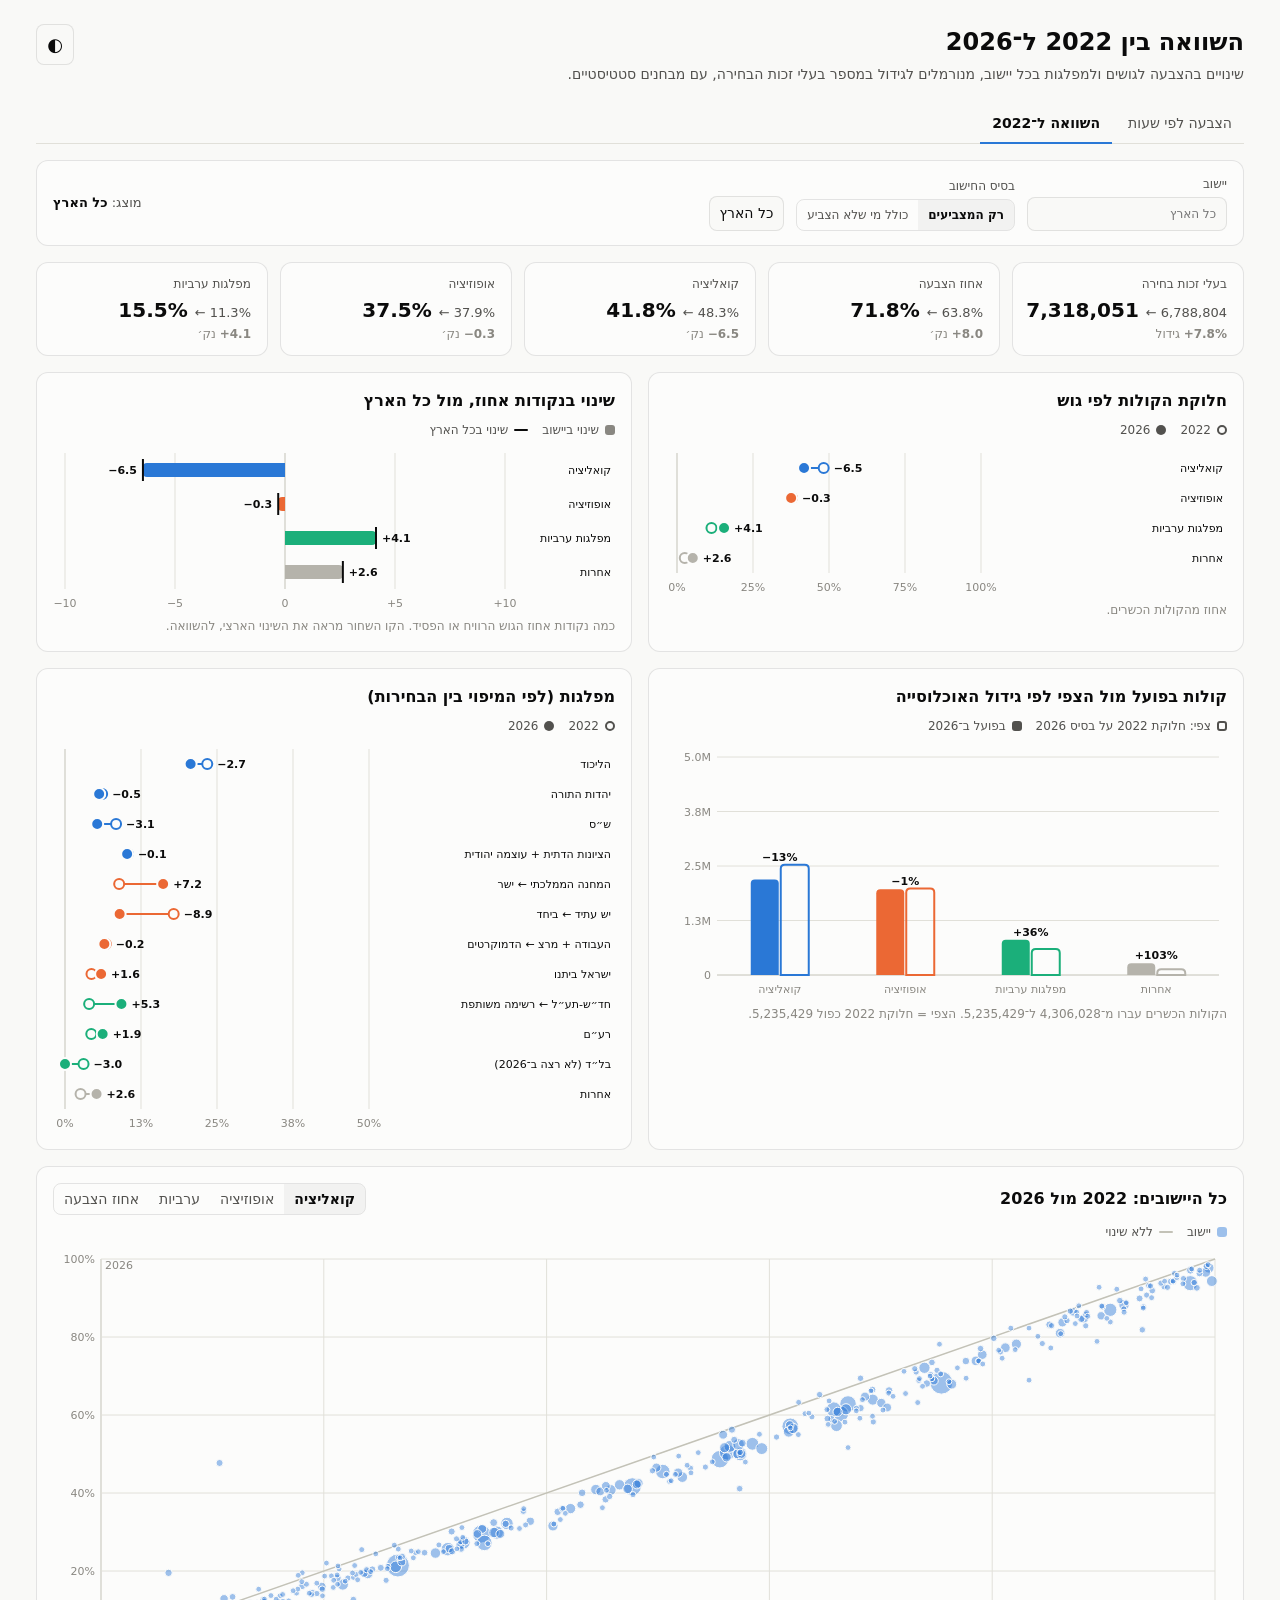
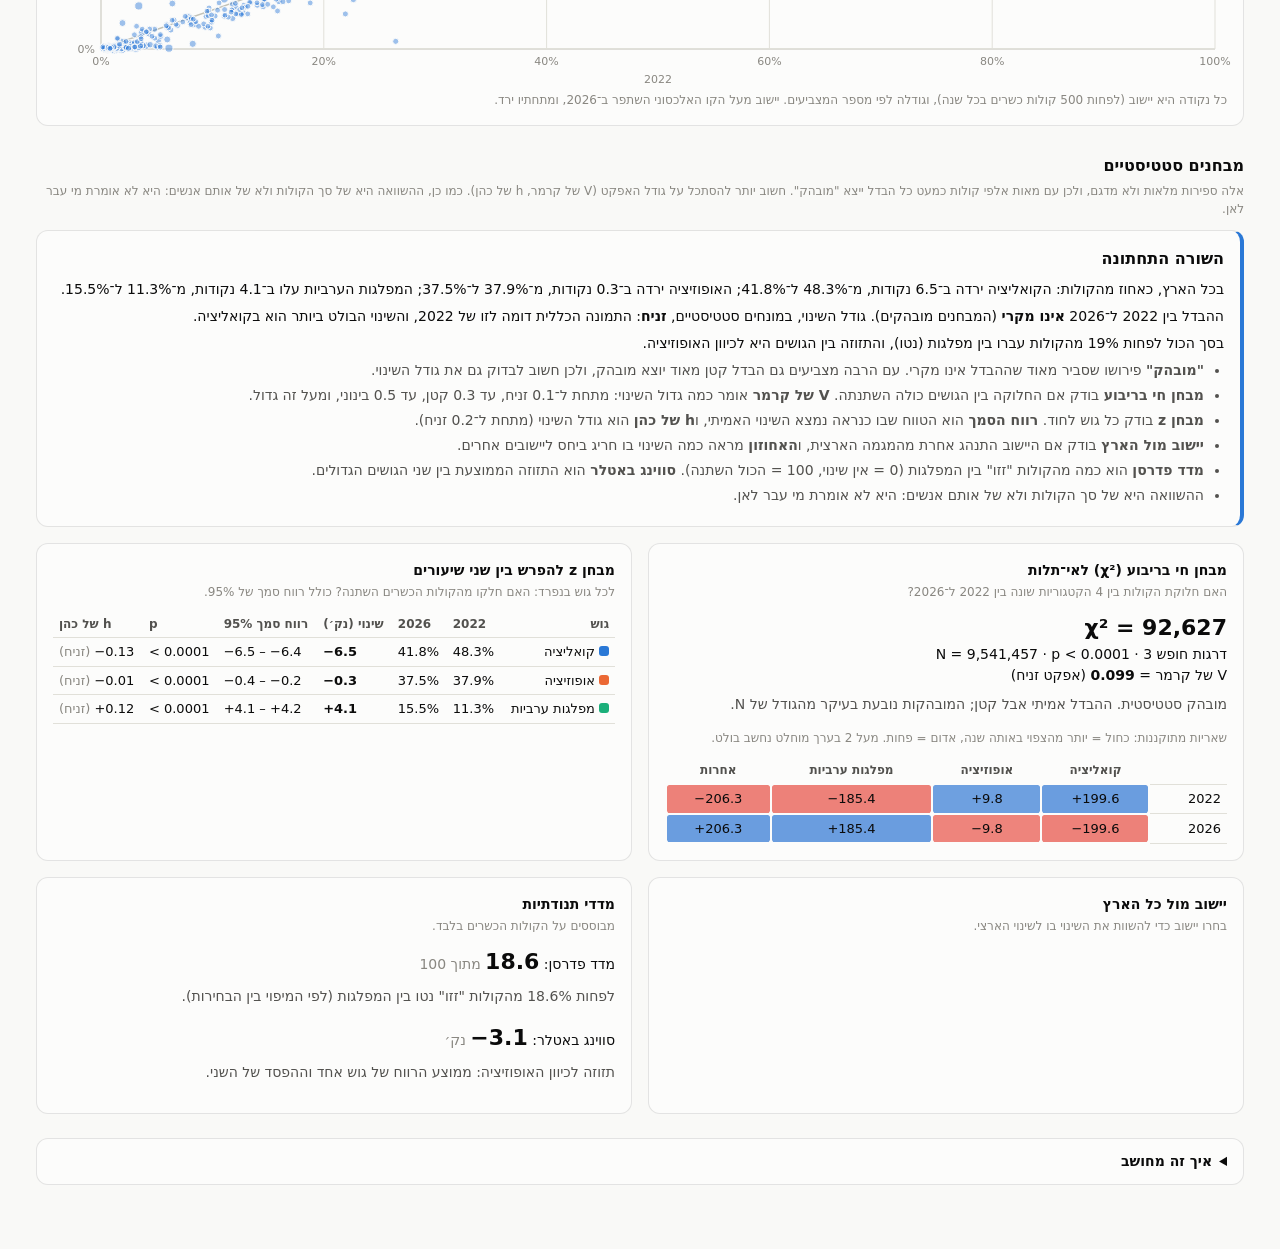
==== commit e09bc8d1: "Update dashboards with the latest 2026 ballot and city results Rebuild data from the updated expb.cs" ====
--- a/docs/compare.html
+++ b/docs/compare.html
@@ -107,8 +107,8 @@
     <li><b>מיפוי מפלגות:</b> הציונות הדתית (ט) של 2022 מושווית לסכום של הציונות הדתית (ט) ועוצמה יהודית (ב) ב־2026. המחנה הממלכתי (כן) מושווה לישר (דרך), יש עתיד (פה) לביחד (רק), העבודה (אמת) ומרצ (מרצ) לדמוקרטים (אמת), חד״ש-תע״ל (ום) לרשימה המשותפת (ודם). בל״ד (ד) נספרת בגוש הערבי ב־2022 ולא רצה ב־2026. כל שאר המפלגות נספרות כ"אחרות".</li>
     <li><b>נרמול לגידול האוכלוסייה:</b> ההשוואה היא באחוזים ולא במספרים מוחלטים: אחוז מהקולות הכשרים, או אחוז מבעלי זכות הבחירה כשבוחרים "כולל מי שלא הצביע". "הצפי" הוא החלוקה של 2022 על הבסיס של 2026, כלומר כמה קולות היו מקבלים אילו רק האוכלוסייה הייתה גדלה.</li>
     <li><b>כולל מי שלא הצביע:</b> הבסיס הוא כל בעלי זכות הבחירה. "לא הצביעו" הם בעלי זכות פחות מצביעים, והקולות הפסולים נספרים עם "אחרות".</li>
-    <li><b>מעטפות חיצוניות:</b> ב־2022 כ־463 אלף קולות במעטפות חיצוניות (חיילים, בתי חולים ועוד) לא שויכו ליישוב. ב־2026 אין שורה כזו, ולכן היא הוצאה. בשתי השנים אחוז ההצבעה ביישוב לא כולל את מצביעי המעטפות.</li>
-    <li><b>חוסרים ב־2026:</b> בקובץ התוצאות של 2026 חסרות 848 קלפיות. ביישוב שחלק מהקלפיות שלו חסרות מוצגת אזהרה, והחישוב מתבסס על הקלפיות שנספרו.</li>
+    <li><b>מעטפות חיצוניות:</b> קולות במעטפות חיצוניות (חיילים, בתי חולים ועוד; כ־463 אלף ב־2022 וכ־445 אלף ב־2026) לא משויכים ליישוב, ולכן הוצאו משתי השנים. אחוז ההצבעה ביישוב לא כולל את מצביעי המעטפות.</li>
+    <li><b>חוסרים ב־2026:</b> אם ביישוב חסרות בקובץ התוצאות קלפיות שמופיעות בקובצי ההצבעה, מוצגת אזהרה, והחישוב מתבסס על הקלפיות שנספרו.</li>
     <li><b>מבחן חי בריבוע:</b> טבלה של שנה × קטגוריה (גושים, ואם נבחר גם "לא הצביעו"). השארית המתוקננת בכל משבצת מראה אילו קטגוריות "אחראיות" להבדל: מעל 2 בערך מוחלט נחשב בולט.</li>
     <li><b>מבחן z לשני שיעורים:</b> לכל גוש בנפרד, עם רווח סמך של 95% להפרש.</li>
     <li><b>יישוב מול הארץ:</b> הפרש ההפרשים (השינוי ביישוב פחות השינוי הארצי) עם מבחן z, ובנוסף כמה מהיישובים (עם 500 קולות לפחות) רשמו שינוי קטן יותר.</li>
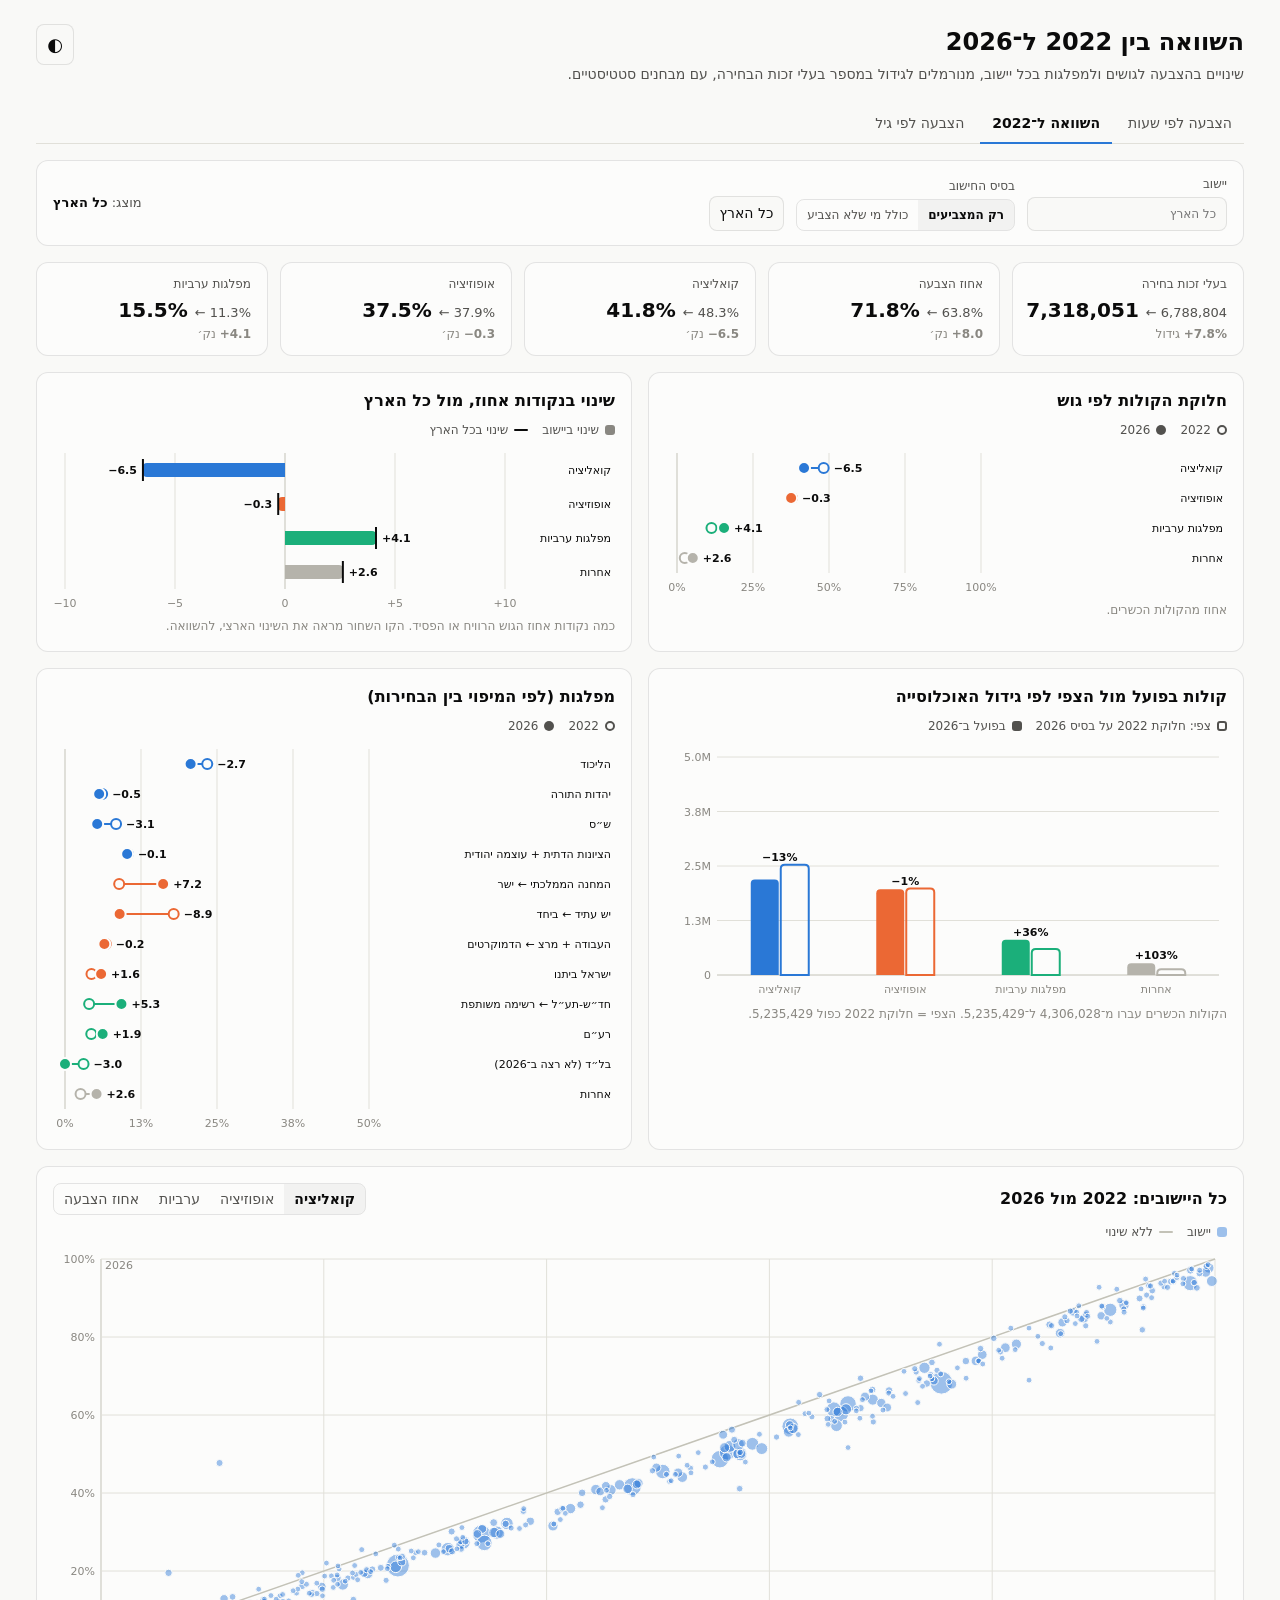
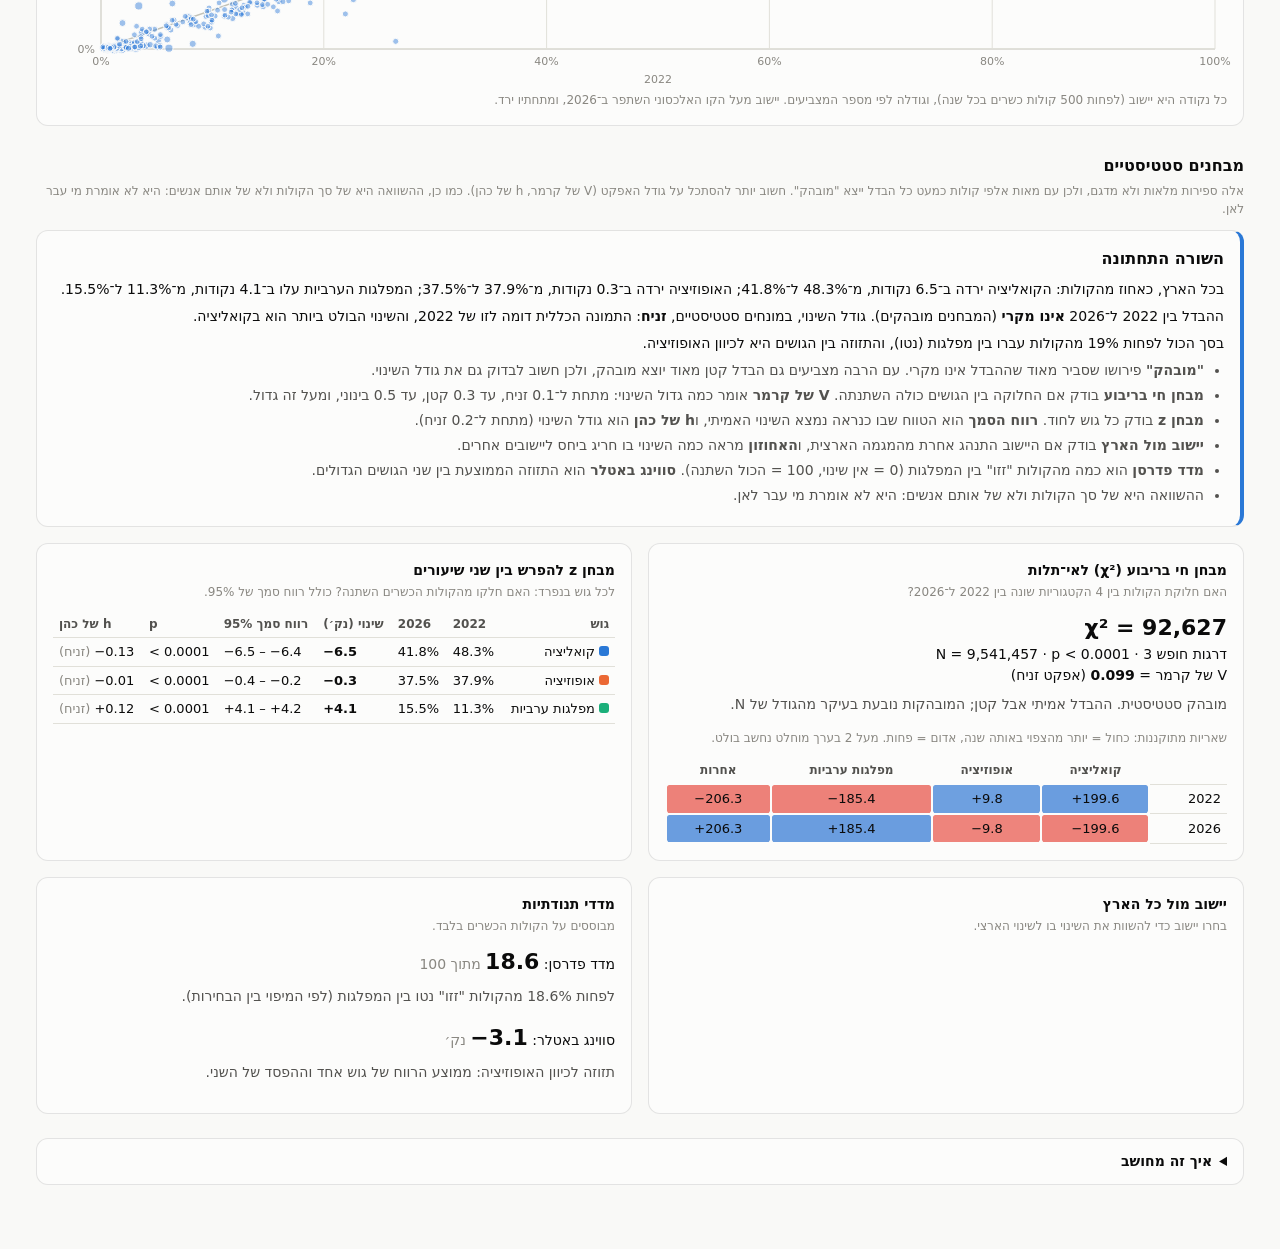
==== commit 7600a3a5: "Add voting-by-age tab using 2026 population registry data Joins population by age group per city wit" ====
--- a/docs/compare.html
+++ b/docs/compare.html
@@ -40,7 +40,7 @@
   <p class="sub">שינויים בהצבעה לגושים ולמפלגות בכל יישוב, מנורמלים לגידול במספר בעלי זכות הבחירה, עם מבחנים סטטיסטיים.</p>
   <button class="theme" id="theme" title="החלפת ערכת צבעים">◐</button>
 </header>
-<nav class="tabs"><a href="index.html">הצבעה לפי שעות</a><a href="compare.html" class="on">השוואה ל־2022</a></nav>
+<nav class="tabs"><a href="index.html">הצבעה לפי שעות</a><a href="compare.html" class="on">השוואה ל־2022</a><a href="age.html">הצבעה לפי גיל</a></nav>
 
 <div class="filters">
   <label>יישוב
